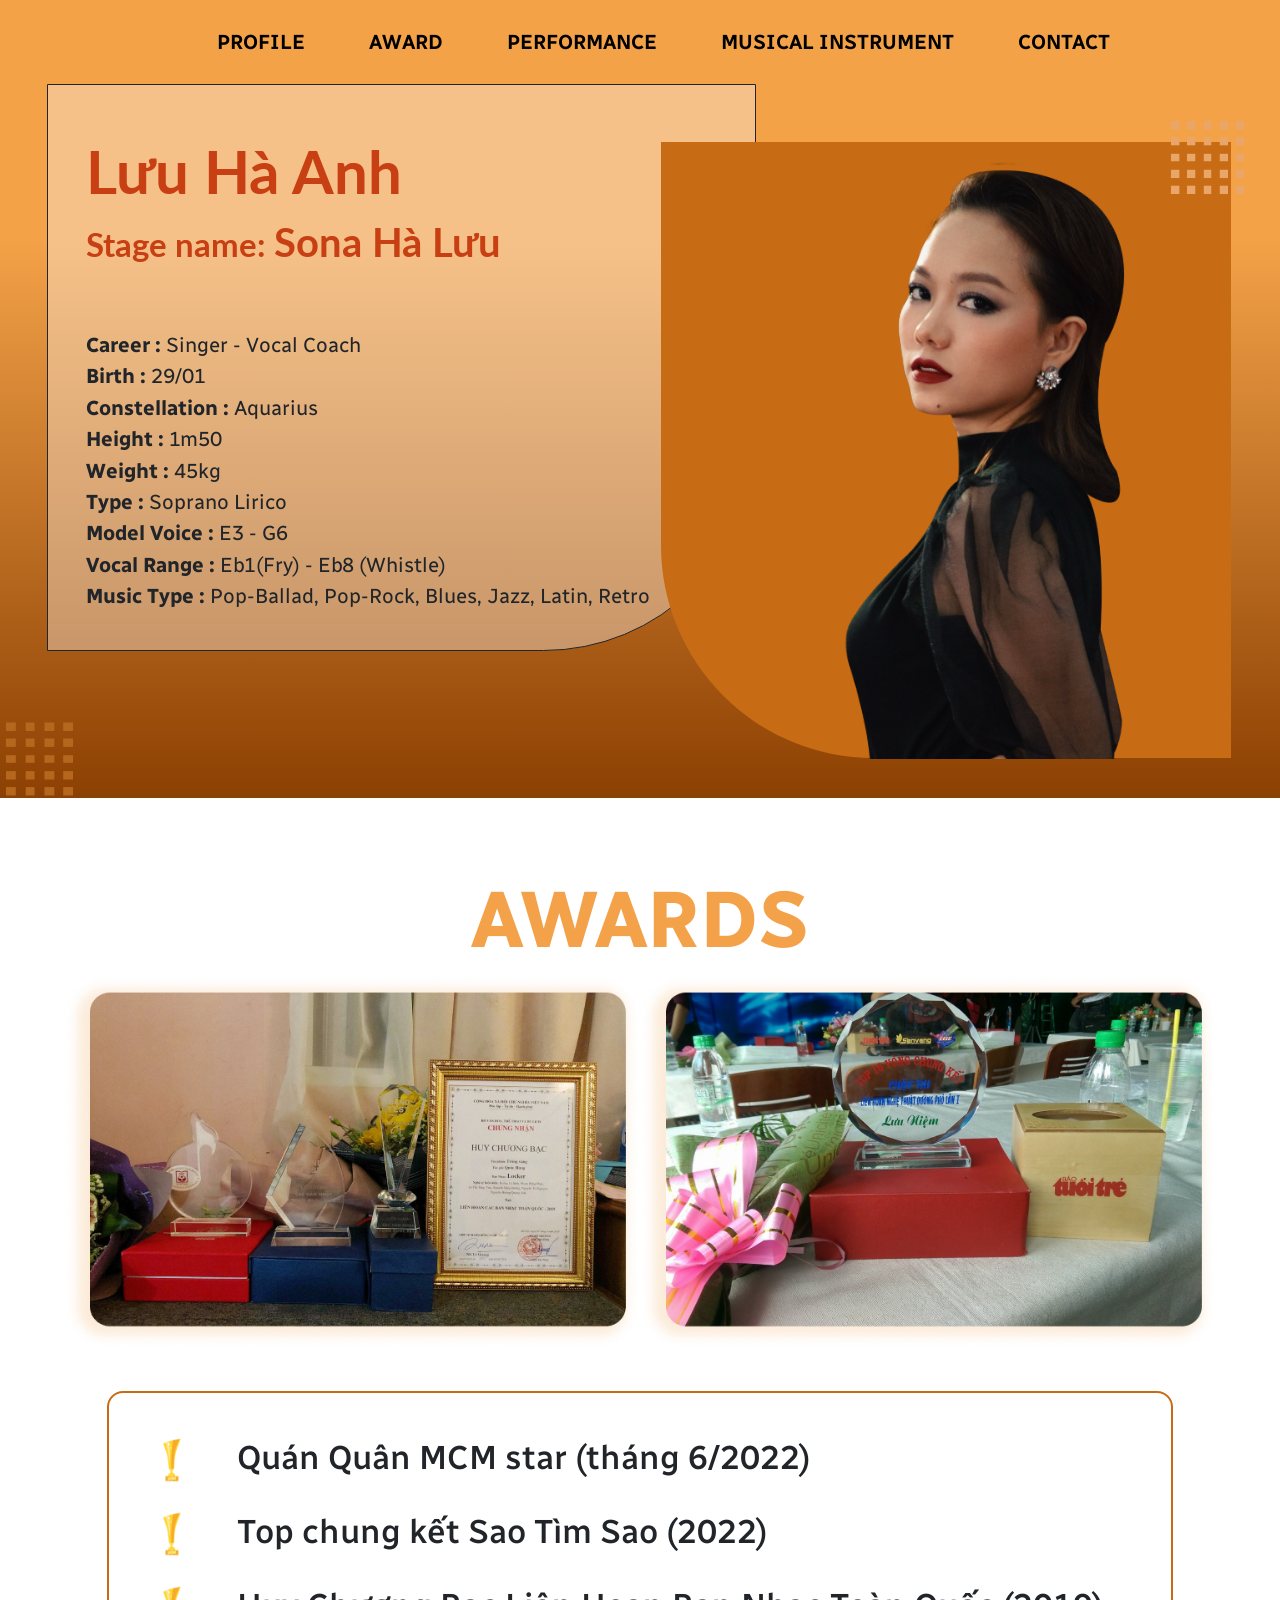
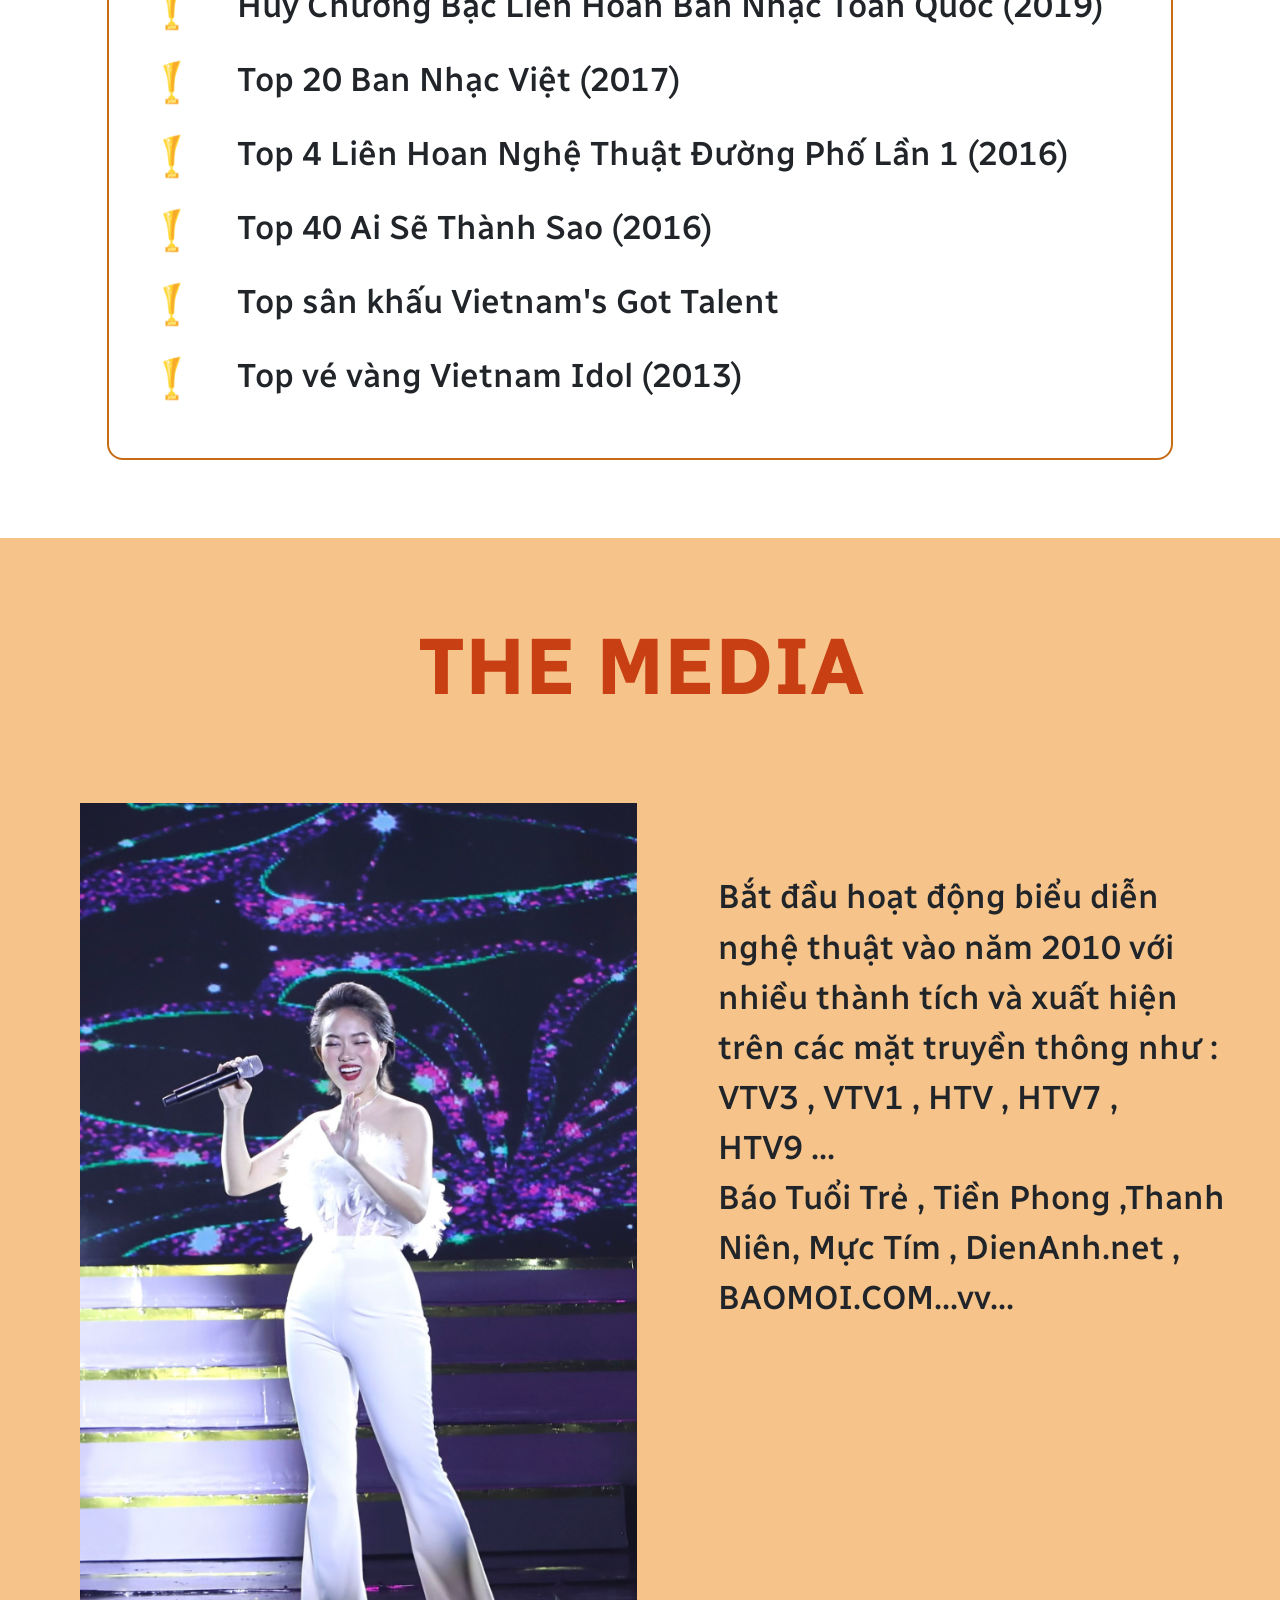
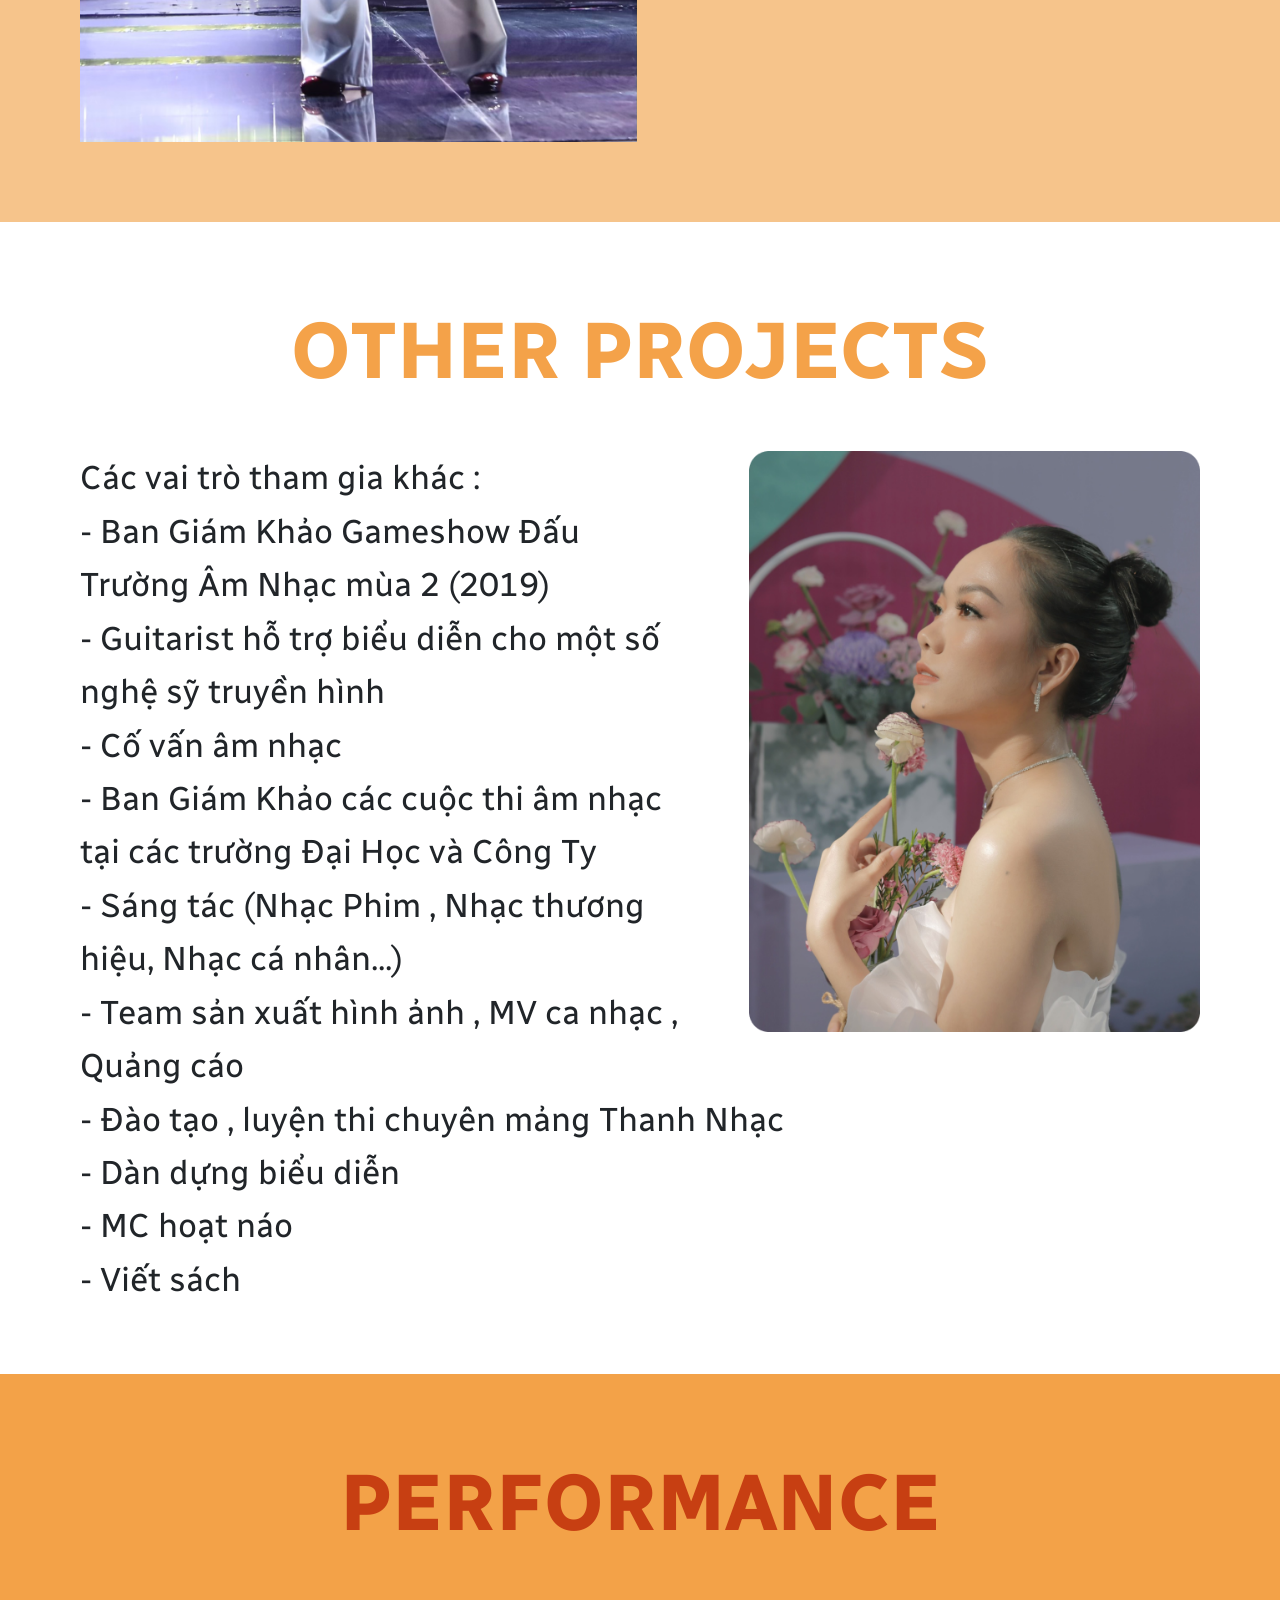
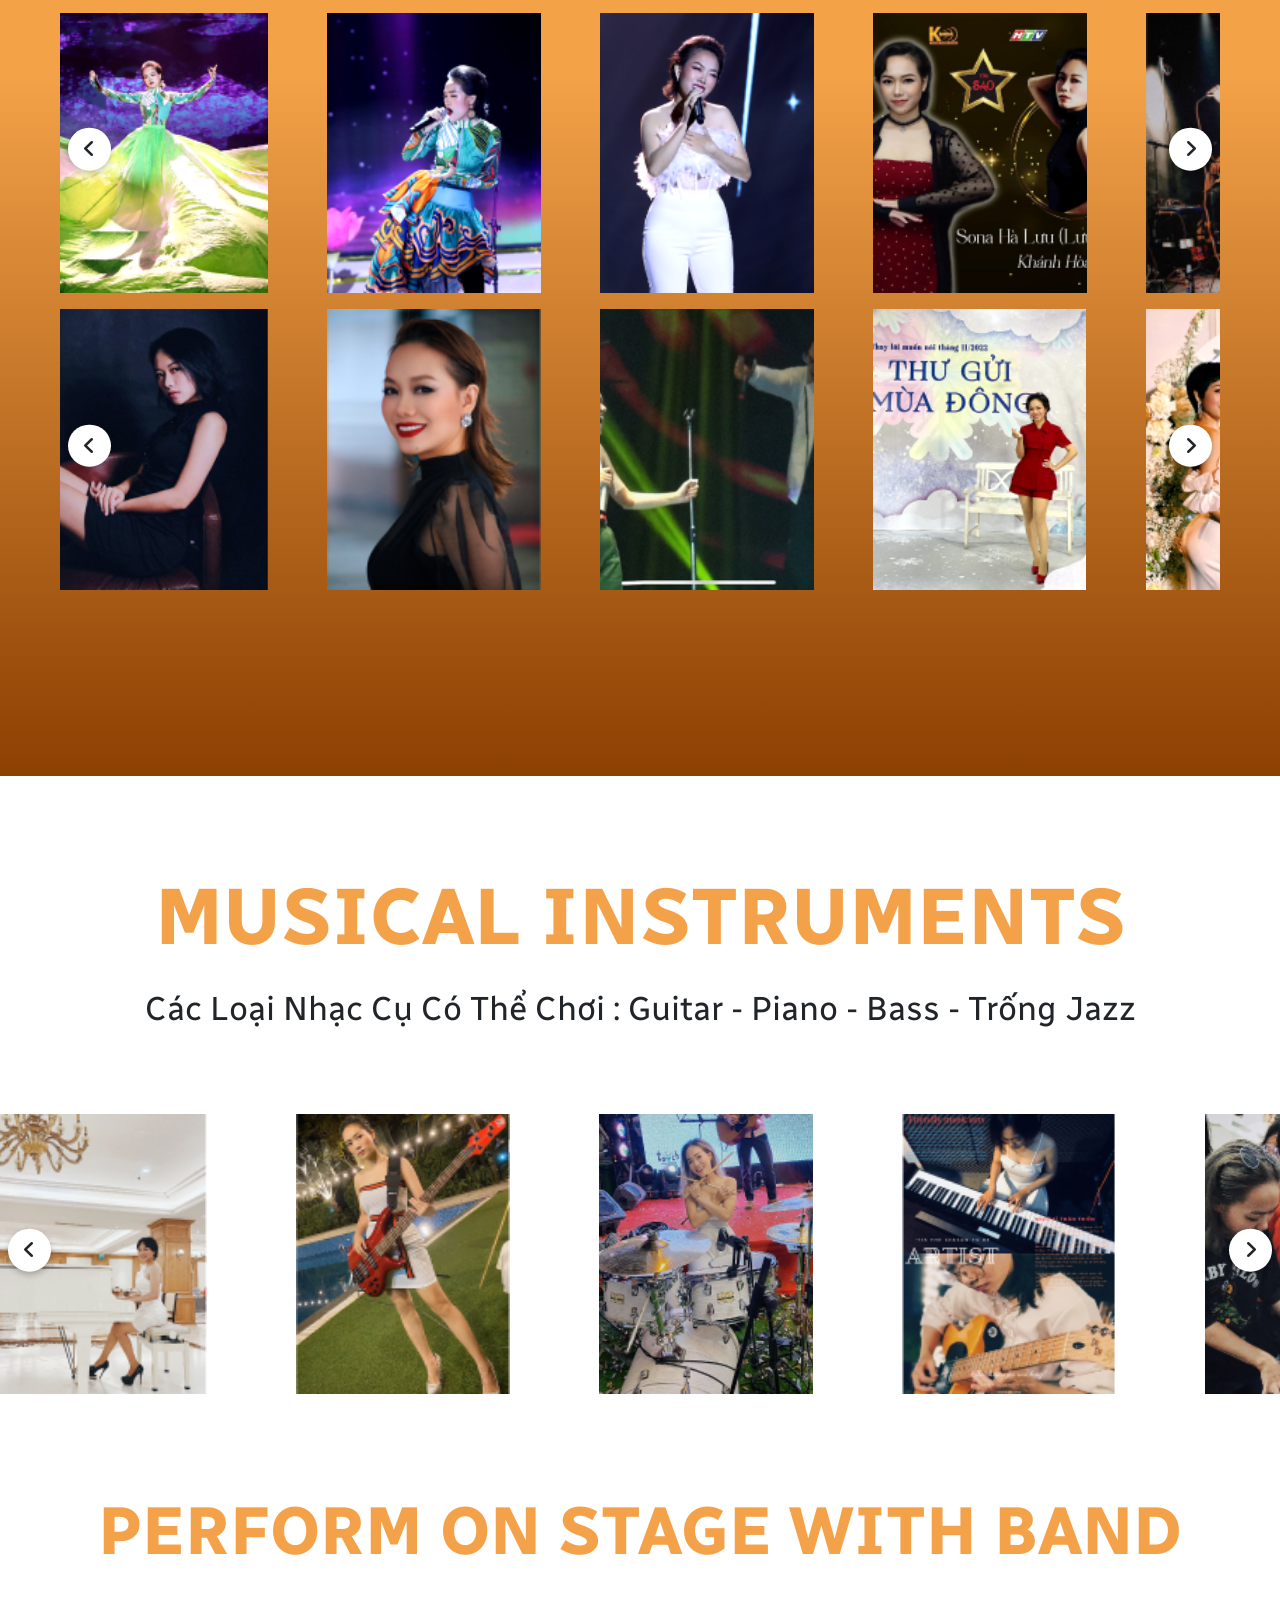
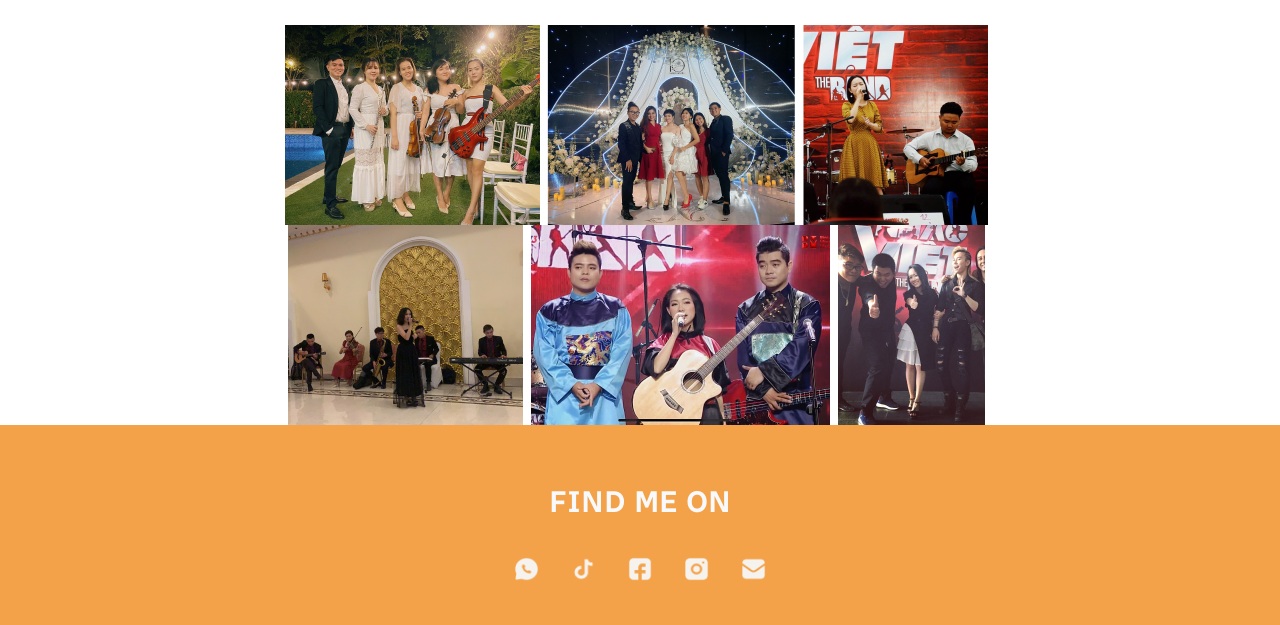
==== 100k/index.html @ ebdd93eb "Add files via upload" ====
<!DOCTYPE html>
<html lang="en">
<head>
    <meta charset="UTF-8">
    <meta name="viewport" content="width=device-width, initial-scale=1.0">
    <link href="https://cdn.jsdelivr.net/npm/bootstrap@5.3.0/dist/css/bootstrap.min.css" 
    rel="stylesheet" integrity="sha384-9ndCyUaIbzAi2FUVXJi0CjmCapSmO7SnpJef0486qhLnuZ2cdeRhO02iuK6FUUVM"
    crossorigin="anonymous">
    <link rel="stylesheet" href="./style.css">
    <link rel="stylesheet" href="./style_carousel.css">
    <link rel="preconnect" href="https://fonts.googleapis.com">
    <link rel="preconnect" href="https://fonts.gstatic.com" crossorigin>
    <link href="https://fonts.googleapis.com/css2?family=Lato&family=Poppins:wght@600&family=Radio+Canada:wght@700&family=Roboto&display=swap" rel="stylesheet">
    <link rel="preconnect" href="https://fonts.googleapis.com">
    <link rel="preconnect" href="https://fonts.gstatic.com" crossorigin>
    <link href="https://fonts.googleapis.com/css2?family=Lato&family=Poppins:wght@600&family=Roboto&display=swap" rel="stylesheet">
    <link rel="stylesheet" href="https://cdnjs.cloudflare.com/ajax/libs/font-awesome/6.3.0/css/all.min.css" />    
    <link rel="stylesheet" href="https://cdnjs.cloudflare.com/ajax/libs/font-awesome/4.7.0/css/font-awesome.min.css">
    <title>Lưu Hà Anh</title>
</head>
<body>
    <div class="info ">
        <div class="d-sm-flex justify-content-md-center justify-content-sm-between">
            <nav class="navbar navbar-expand-lg">
                <div class="container-fluid position-md-relative position-sm-absolute">
                    <button type="button" class="navbar-toggler" data-bs-toggle="collapse" data-bs-target="#navbarCollapse" style="border: 1px solid black;">
                        <span class="navbar-toggler-icon"></span>
                    </button>
                    <div class="collapse navbar-collapse justify-content-between" id="navbarCollapse">
                        <div class="navbar-nav">
                            <a href="#" class="nav-item colorNameNav nav-link active">Profile</a>
                            <a href="#" class="nav-item colorNameNav nav-link">Award</a>
                            <a href="#" class="nav-item colorNameNav nav-link">Performance</a>
                            <a href="#" class="nav-item colorNameNav nav-link">Musical Instrument</a>
                            <a href="#" class="nav-item colorNameNav nav-link">Contact</a>
                        </div>
                    </div>
                </div>
            </nav>
        </div>
        <div class="profile-container position-absolute col-md-6 col-sm-12 border border-dark">
            <div class="profile">
                <div class="title fw-bold">
                    <div class="colorName ">Lưu Hà Anh</div>
                    <div class="colorName ">Stage name: <span style="font-size: 3.1vw;">Sona Hà Lưu</span></div>
                </div>
                <div class="paragraph">
                    <p>
                        <span class="fw-bold">Career :</span> Singer - Vocal Coach
                        <br> 
                        <span class="fw-bold">Birth :</span> 29/01
                        <br>
                        <span class="fw-bold">Constellation :</span> Aquarius
                        <br>
                        <span class="fw-bold">Height :</span> 1m50
                        <br>
                        <span class="fw-bold">Weight :</span> 45kg
                        <br>
                        <span class="fw-bold">Type :</span> Soprano Lirico
                        <br>
                        <span class="fw-bold">Model Voice :</span> E3 - G6
                        <br>
                        <span class="fw-bold">Vocal Range :</span> Eb1(Fry) - Eb8 (Whistle)
                        <br>
                        <span class="fw-bold">Music Type :</span> Pop-Ballad, Pop-Rock, Blues, Jazz, Latin, Retro
                        <br>
                    </p>
                </div>
            </div>
        </div>
        <div class="img-container position-relative">
            <img src="./img/Avatar.png" alt="">
            <img src="./img/Group 29 (1).png" alt="" class="position-absolute">
        </div>
    </div>
    <img src="./img/Group 15.png" alt="" class="left-deco">
    <div class="award-container">
        <h1 class="award fw-bold text-uppercase text-center">awards</h1>
        <div class="award-container d-flex justify-content-center">
            <img src="./img/award1.png" alt="">
            <img src="./img/award2.png" alt="">
        </div>
        <div class="list border rounded-4 h-50 col-10">
            <ul class="list-unstyled">
                <li><img src="./img/Gold-cup.png" alt="Golden cup">Quán Quân MCM star (tháng 6/2022) </li>
                <li><img src="./img/Gold-cup.png" alt="Golden cup">Top chung kết Sao Tìm Sao  (2022)</li>
                <li><img src="./img/Gold-cup.png" alt="Golden cup">Huy Chương Bạc Liên Hoan Ban Nhạc Toàn Quốc (2019)</li>
                <li><img src="./img/Gold-cup.png" alt="Golden cup">Top 20 Ban Nhạc Việt (2017)</li>
                <li><img src="./img/Gold-cup.png" alt="Golden cup">Top 4 Liên Hoan Nghệ Thuật Đường Phố Lần 1 (2016)</li>
                <li><img src="./img/Gold-cup.png" alt="Golden cup">Top 40 Ai Sẽ Thành Sao (2016)</li>
                <li><img src="./img/Gold-cup.png" alt="Golden cup">Top sân khấu Vietnam's Got Talent</li>
                <li><img src="./img/Gold-cup.png" alt="Golden cup">Top vé vàng Vietnam Idol (2013)</li>
            </ul>
        </div>
    </div>
    <div class="media-container">
        <h1 class="media text-uppercase text-center">the media</h1>
        <div class="career d-flex justify-content-between">
            <img src="./img/career.png" alt="" class="text-sm-center">
            <div class="">
                Bắt đầu hoạt động biểu diễn <br> nghệ thuật vào năm 2010 với <br> nhiều thành tích và xuất hiện <br> trên các mặt truyền thông như : <br> VTV3 , VTV1 , HTV , HTV7 , <br> HTV9 ... 
                <br> 
                Báo Tuổi Trẻ , Tiền Phong ,Thanh <br> Niên, Mực Tím , DienAnh.net , <br> BAOMOI.COM...vv...
            </div>
        </div>
    </div>
    <div class="project-container">
        <h1 class="award fw-bold text-uppercase text-center">other projects</h1>
        <div class="project-profile d-flex justify-content-between">
            <div class="paragraph-profile">
                Các vai trò tham gia khác : <br>
                - Ban Giám Khảo Gameshow Đấu <br> Trường Âm Nhạc mùa 2 (2019) <br>
                - Guitarist hỗ trợ biểu diễn cho một số <br> nghệ sỹ truyền hình <br>
                - Cố vấn âm nhạc <br>
                - Ban Giám Khảo các cuộc thi âm nhạc <br> tại các trường Đại Học và Công Ty<br>
                - Sáng tác (Nhạc Phim , Nhạc thương <br> hiệu, Nhạc cá nhân...)<br>
                - Team sản xuất hình ảnh , MV ca nhạc , <br> Quảng cáo<br>
                - Đào tạo , luyện thi chuyên mảng Thanh Nhạc<br>
                - Dàn dựng biểu diễn<br>
                - MC hoạt náo <br>
                - Viết sách
            </div>
            <img src="./img/project.png" alt="">
        </div>
    </div>
    <div class="performance-container info">
        <h1 class="media text-uppercase text-center">performance</h1>
        <div class="wrapper">
          <div class="wrapper_container">
            <div class="carousel_container carousel_container_1">
              <i id="left left_1" class="fa-solid fa-angle-left"></i>
              <ul class="carousel_slider carousel_slider_1">
                  <li class="card card_1">
                      <div class="img"><img src="./img/p-1-1.png" alt="" draggable="false"></div>
                  </li>
                  <li class="card card_1">
                      <div class="img"><img src="./img/p-1-2.png" alt="" draggable="false"></div>
                  </li>
                  <li class="card card_1">
                      <div class="img"><img src="./img/p-1-3.png" alt="" draggable="false"></div>
                  </li>
                  <li class="card card_1">
                      <div class="img"><img src="./img/p-1-4.png" alt="" draggable="false"></div>
                  </li>
                  <li class="card card_1">
                      <div class="img"><img src="./img/p-1-5.png" alt="" draggable="false"></div>
                  </li>
                  <li class="card card_1">
                      <div class="img"><img src="./img/p-1-6.png" alt="" draggable="false"></div>
                  </li>
                  <li class="card card_1">
                      <div class="img"><img src="./img/p-2-1.png" alt="" draggable="false"></div>
                  </li>
                  <li class="card card_1">
                      <div class="img"><img src="./img/p-2-2.png" alt="" draggable="false"></div>
                  </li>
                  <li class="card card_1">
                      <div class="img"><img src="./img/p-2-3.png" alt="" draggable="false"></div>
                  </li>
                  <li class="card card_1">
                      <div class="img"><img src="./img/p-2-4.png" alt="" draggable="false"></div>
                  </li>
                  <li class="card card_1">
                      <div class="img"><img src="./img/p-2-5.png" alt="" draggable="false"></div>
                  </li>
              </ul>
              <i id="right right_1" class="fa-solid fa-angle-right"></i>
            </div>
        </div>
      </div>
        <div class="wrapper">
          <div class="wrapper_container">
            <div class="carousel_container carousel_container_2">
              <i id="left left_2" class="fa-solid fa-angle-left"></i>
              <ul class="carousel_slider carousel_slider_2">
                  <li class="card card_2">
                      <div class="img"><img src="./img/p-3-1.png" alt="" draggable="false"></div>
                  </li>
                  <li class="card card_2">
                      <div class="img"><img src="./img/p-3-2.png" alt="" draggable="false"></div>
                  </li>
                  <li class="card card_2">
                      <div class="img"><img src="./img/p-3-3.png" alt="" draggable="false"></div>
                  </li>
                  <li class="card card_2">
                      <div class="img"><img src="./img/p-3-4.png" alt="" draggable="false"></div>
                  </li>
                  <li class="card card_2">
                      <div class="img"><img src="./img/p-3-5.png" alt="" draggable="false"></div>
                  </li>
                  <li class="card card_2">
                      <div class="img"><img src="./img/p-3-6.png" alt="" draggable="false"></div>
                  </li>
                  <li class="card card_2">
                      <div class="img"><img src="./img/p-4-1.png" alt="" draggable="false"></div>
                  </li>
                  <li class="card card_2">
                      <div class="img"><img src="./img/p-4-2.png" alt="" draggable="false"></div>
                  </li>
                  <li class="card card_2">
                      <div class="img"><img src="./img/p-4-3.png" alt="" draggable="false"></div>
                  </li>
                  <li class="card card_2">
                      <div class="img"><img src="./img/p-4-4.png" alt="" draggable="false"></div>
                  </li>
                  <li class="card card_2">
                      <div class="img"><img src="./img/p-4-5.png" alt="" draggable="false"></div>
                  </li>
                  <li class="card card_2">
                      <div class="img"><img src="./img/p-4-6.png" alt="" draggable="false"></div>
                  </li>
                  <li class="card card_2">
                      <div class="img"><img src="./img/p-4-7.png" alt="" draggable="false"></div>
                  </li>
              </ul>
              <i id="right right_2" class="fa-solid fa-angle-right"></i>
            </div>
          </div>
        </div>
    </div>
    <div class="music-container min-vh-100 vh-100">
        <div class="award fw-bold text-uppercase text-center">musical instruments</div>
        <h4 class="text-capitalize text-center">Các loại nhạc cụ có thể chơi : Guitar - Piano - Bass - Trống Jazz </h4>
        <br>
        <div class="wrapper">
          <div class="wrapper_container">
            <div class="carousel_container carousel_container_3">
              <i id="left left_3" class="fa-solid fa-angle-left"></i>
              <ul class="carousel_slider carousel_slider_3">
                  <li class="card card_3">
                      <div class="img"><img src="./img/l-1-1.png" alt="" draggable="false"></div>
                  </li>
                  <li class="card card_3">
                      <div class="img"><img src="./img/l-1-2.png" alt="" draggable="false"></div>
                  </li>
                  <li class="card card_3">
                      <div class="img"><img src="./img/l-1-3.png" alt="" draggable="false"></div>
                  </li>
                  <li class="card card_3">
                      <div class="img"><img src="./img/l-1-4.png" alt="" draggable="false"></div>
                  </li>
                  <li class="card card_3">
                      <div class="img"><img src="./img/l-1-5.png" alt="" draggable="false"></div>
                  </li>
                  <li class="card card_3">
                      <div class="img"><img src="./img/l-1-6.png" alt="" draggable="false"></div>
                  </li>
                  <li class="card card_3">
                      <div class="img"><img src="./img/l-1-7.png" alt="" draggable="false"></div>
                  </li>
                  <li class="card card_3">
                      <div class="img"><img src="./img/l-2-1.png" alt="" draggable="false"></div>
                  </li>
                  <li class="card card_3">
                      <div class="img"><img src="./img/l-2-2.png" alt="" draggable="false"></div>
                  </li>
                  <li class="card card_3">
                      <div class="img"><img src="./img/l-2-3.png" alt="" draggable="false"></div>
                  </li>
                  <li class="card card_3">
                      <div class="img"><img src="./img/l-2-4.png" alt="" draggable="false"></div>
                  </li>
                  <li class="card card_3">
                      <div class="img"><img src="./img/l-2-5.png" alt="" draggable="false"></div>
                  </li>
              </ul>
              <i id="right_3 right" class="fa-solid fa-angle-right"></i>
            </div>
        </div>
        <h1 class="award fw-bold text-uppercase text-center">perform on stage with band</h1>
        <div class="wrapper d-flex justify-content-around align-items-center min-vh-60">
            <div class="carousel-contact d-flex">
                <img src="./img/e-1-1.png" alt="">
                <img src="./img/e-1-2.png" alt="">
                <img src="./img/e-1-3.png" alt="">
                <img src="./img/e-1-4.png" alt="">
                <img src="./img/e-1-5.png" alt="">
                <img src="./img/e-1-6.png" alt="">
            </div>
        </div>
        <div class="wrapper d-flex justify-content-around align-items-center min-vh-60">
            <div class="carousel-contact d-flex">
                <img src="./img/e-2-1.png" alt="">
                <img src="./img/e-2-2.png" alt="">
                <img src="./img/e-2-3.png" alt="">
                <img src="./img/e-2-4.png" alt="">
                <img src="./img/e-2-5.png" alt="">
                <img src="./img/e-2-6.png" alt="">
            </div>
        </div>
        <div class="contact">
            <div class="contact-container">
                <div class="text-uppercase text-center text-light">find me on</div>
                <div class="social-media d-flex justify-content-center">
                    <img src="./Huge-icon/social/solid/whatsapp.png" alt="">
                    <img src="./Huge-icon/social/solid/tiktok.png" alt="">
                    <img src="./Huge-icon/social/solid/facebook 01.png" alt="">
                    <img src="./Huge-icon/social/solid/instagram.png" alt="">
                    <img src="./Huge-icon/social/solid/gmail.png" alt="">
                </div>
            </div>
        </div>
    </div>
    <script src="./script_carousel.js"></script>
    <script src="//ajax.googleapis.com/ajax/libs/jquery/2.1.0/jquery.min.js"></script>
    <script src="https://code.jquery.com/jquery-3.7.0.js"></script>
    <script src="https://code.jquery.com/jquery-3.7.0.min.js" integrity="sha256-2Pmvv0kuTBOenSvLm6bvfBSSHrUJ+3A7x6P5Ebd07/g=" crossorigin="anonymous"></script>
    <script src="https://code.jquery.com/jquery-3.2.1.slim.min.js" integrity="sha384-KJ3o2DKtIkvYIK3UENzmM7KCkRr/rE9/Qpg6aAZGJwFDMVNA/GpGFF93hXpG5KkN" crossorigin="anonymous"></script>
    <script src="https://cdn.jsdelivr.net/npm/popper.js@1.12.9/dist/umd/popper.min.js" integrity="sha384-ApNbgh9B+Y1QKtv3Rn7W3mgPxhU9K/ScQsAP7hUibX39j7fakFPskvXusvfa0b4Q" crossorigin="anonymous"></script>
    <script src="https://cdn.jsdelivr.net/npm/bootstrap@4.0.0/dist/js/bootstrap.min.js" integrity="sha384-JZR6Spejh4U02d8jOt6vLEHfe/JQGiRRSQQxSfFWpi1MquVdAyjUar5+76PVCmYl" crossorigin="anonymous"></script>
    <script src="//ajax.googleapis.com/ajax/libs/jquery/2.1.0/jquery.min.js"></script>
    <!-- <script src="./script.js"></script> -->
    <script src="https://cdn.jsdelivr.net/npm/bootstrap@5.3.0/dist/js/bootstrap.bundle.min.js" 
    integrity="sha384-geWF76RCwLtnZ8qwWowPQNguL3RmwHVBC9FhGdlKrxdiJJigb/j/68SIy3Te4Bkz" 
    crossorigin="anonymous"></script>
</body>
</html>
---- 100k/style.css ----
@import url('https://fonts.googleapis.com/css2?family=Radio+Canada:wght@400;500;600;700&display=swap');
/* 1rem = 1vw = 16px */
body{
    padding:0 ;
    margin: 0;
    width: 100vw;
    font-family: 'Radio Canada', sans-serif;
    font-weight: 400;
}
img{
    position: relative;
    max-width: 100%;
    height: auto;
}
body::-webkit-scrollbar { 
    display: none;
}
/* 
.nav-expand{
    z-index: 1;
    height: 40%;
    transition: 0.5s;
    align-items: flex-start;
} */

.navbar{
    padding: 0;
}

.navbar-nav a{
    margin-right: 48px;
    font-weight: 600;
    text-transform: uppercase;
}

.navbar-toggler{
    width: calc(100vw*55.6/943);
    height: calc(100vw*39.6/943);
    padding: 0;
    line-height: 0;
    border-radius: calc(100vw*5.6/943);
}

.navbar-toggler-icon{
    width: calc(100vw*30/943);
    height: calc(100vw*30/943);
}

.navbar-nav a:last-child{
    margin-right: 0;
}

.container-fluid{
    margin: calc(100vw*16/1100);
    padding: 0;
}

/* 
#navbar-collapse{
    background-color: ;
} */

.info{
    background-image: linear-gradient(to bottom, #F3A248 30%, #8C4002);
    height: auto;
    padding: 0 0 3.1vw 3.65vw;
}

.left-deco{
    width: 5.68vw;
    height: 5.68vw;
    transform: translateY(-5.9vw);
}

.colorNameNav{
    color: black;
    font-size: 1.6vw;
}

a.colorNameNav:hover{
    color: black;
}

.colorName{
    color: #C73F12 !important;
    font-family: 'Lato', sans-serif;
    font-size: 30px;
}

.profile .title{
    line-height: 5.5vw;
    width: 36.3vw;
    height: auto;
    margin-bottom: 4vw;
}
.profile .title .colorName:first-child{
    font-size: 4.7vw;
}
.profile .title .colorName:last-child{
    font-size: 2.6vw;
}

.profile-container{
    background-color: rgb(250, 241, 233, 0.4);
    border-radius: 0 0 16.6vw 0;
    padding: 4vw 10.6vw 5vw 3vw;
    height: 44.3vw;
    width: 55.42vw;
}

.paragraph p{
    font-size: 1.6vw;
    line-height: 2.45vw;
    white-space: nowrap;
}

.img-container{
    margin-left: 48vw;
    margin-top: 4.5vw;
    background-color: #C76B15;
    width: 44.5vw;
    height: 48.2vw;
    border-radius: 0 0 0 16.6vw;
}

.img-container img:first-child{
    width: 44.5vw;
    height: 48.27vw;
}

.img-container img:last-child{
    width: 5.68vw;
    height: 5.68vw;
    top: -1.57vw;
    right: -1vw;
}

.award{
    color: #F4A249;
    font-size: 80px;
}

.award-container{
    margin: 0 auto !important; 
    max-width: 100%;

}

.award-container img{
    width: 45%;
    height: 50%;
}

.list{
    border-width: 2px !important;
    border-color: #C76B15 !important;
    padding: calc(100vw*48/1533) calc(100vw*64/1533);
    margin: calc(100vw*50/1533) auto calc(100vw*93/1533) !important;
}

.list ul li img{
    width: calc(100vw*25.64/1533);
    height: calc(100vw*56/1533);
    margin-right: calc(100vw*64/1533);
}

.list ul li{
    font-size: calc(100vw*40/1533);
    margin-bottom: calc(100vw*28/1533);
    white-space: nowrap;
    font-weight: 500;
}

.list ul li:last-child{
    margin-bottom: 0;
}

.media-container{
    padding: calc(100vw*96/1533);
    background-color: #F6C48B;
}

.media{
    font-weight: bold;
    font-size: 80px;
    color: #C73F12;
    margin-bottom: calc(100vw*107/1533);
}

.career img{
    width: calc(100vw*667/1533);
    height: calc(100vw*1124/1533);
}

.career > p{
    font-size: 40px;
    font-weight: 600;
    line-height: 3rem;
}

.career div{
    white-space: nowrap;
    font-weight: 500;
    font-size: calc(100vw*40/1533);
    margin-top: calc(100vw*83/1533);
    width: calc(100vw*577/1533);
    height: calc(100vw*644/1533);
}

.project-container{
    height: calc(100vw*1380/1533);
    padding: calc(100vw*96/1533);
}

.project-profile{
    margin-top: calc(100vw*64/1533);
}

.project-profile img{
    width: calc(100vw*540/1533);
    height: calc(100vw*696/1533);
}

.project-profile .paragraph-profile{
    margin-right: calc(100vw*75/1533);
    width: calc(100vw*705/1533);
    height: calc(100vw*768/1533);
    font-size: calc(100vw*40/1533);
    white-space: nowrap;
    line-height: calc(100vw*64/1533);
}

.performance-container{
    background-image: linear-gradient(to bottom, #F3A248 30%, #8C4002);
    height: auto;
    height: calc(100vw*1200/1533);
    padding: calc(100vw*96/1533) calc(100vw*72/1533) calc(100vw*115/1533);
}

.performance-container h1{
    margin-bottom: calc(100vw*75/1533);
}

.music-container .award{
    margin-top: calc(100vw*96/1533);
}

.music-container h4{
    font-size: calc(100vw*40/1533);
    font-weight: 400;
    margin: calc(100vw*16/1533) 0 calc(100vw*72/1533);
}

.wrapper .award{
    margin: calc(100vw*96/1533) 0 calc(100vw*64/1533);
    font-size: calc(100vw*80/1514);
}

.contact{
    max-width: 100%;
    height: calc(100vw*240/1533);
    background-color: #F4A249;
    display: flex;
    justify-content: center;
    align-items: center;
}

.contact .contact-container{
    width: calc(100vw*284/1533);
    height: calc(100vw*107/1533);
}

.contact .contact-container div:first-child{
    font-size: calc(100vw*36/1533);
    font-weight: 600;
    margin-bottom: calc(100vw*36/1533);
}

.social-media img{
    max-width: 100%;
    height: calc(100vw*32/1533);
    margin-right: calc(100vw*36/1533);
}

.social-media img:last-child{
    margin-right: 0;
}

.carousel{
    white-space: nowrap;
}
.carousel img{
    height: 24em;
    object-fit: cover;
}
.carousel-contact img{
    /* height: calc(100vw*400/1512); */
    object-fit: cover;
    margin-right: calc(100vw*8.6/1533);
}
/* .wrapper i{
    height: 45px;
    width: 46px;
    cursor: pointer;
    font-size: 1.2rem;
    text-align: center;
    line-height: 46px;
    background-color: #fff;
    border-radius: 50%;
} */
.heightbar{
    height: 200px;
}

.item:not(.prev) {visibility: visible;}
.item.right:not(.prev) {visibility: hidden;}
.rightest{ visibility: visible;}

@media screen and (min-width: 768px) {
    .carousel-inner{
        display: flex;
    }
    .carousel-item{
        display: block;
        margin-right: 0;
        flex: 0 0 calc(100%/5);
    }
    .img-wrapper{
        height: 23vw;
    }
}

@media screen and (max-width: 1300px) {
    .d-lrg-none{
        display: none !important;
    }
    .carousel img{
        width: calc(100%/5);
    }
    .carousel-contact img:nth-child(odd){
        display: none;
    }
    .carousel_container ul{
        grid-auto-columns: calc((100% / 4) - 9px) !important;
    }
}

@media screen and (max-width: 1200px) {
    .profile .title{
        margin-bottom: 2vw;
    }
    .career > p{
        font-size: 32px;
        padding: 36px;
    }
    .project-profile > p{
        font-size: 1rem;
        line-height: 1.5rem;
    }
    .d-md-none{
        display: none !important;
    }
    .nav ul li a{
        font-size: 14px;
    } 
    
}

@media screen and (max-width: 1000px) {
    .d-xs-none{
        display: none !important;
    }
    .colorName span{ 
        font-size: 100% !important;
    }
    .carousel img{
        width: calc(100%/3);
    }
    .info div:first-child{
        justify-content: space-between !important;
    }
    
}

@media screen and (max-width: 800px){
    .carousel img{
        width: calc(100%/3);
    }
    
    .award{
        font-size: calc(100vw*60/800);
    }
}

@media screen and (max-width: 700px){
    .carousel-contact img{
        height: calc(100vw*336/1533);
    }
}

@media screen and (max-width: 600px){
    .carousel img{
        width: 100%;
    }
    .nav ul li a{
        font-size: 10px;
        margin-right: 1rem;
    }
    .dot{
        display: none;
    }
    .list{
        width: 100%;
    }
    .media-container .media{
        font-size: calc(100vw*60/800);
    }

    .project-container .award{
        font-size: calc(100vw*40/800);
    }

    .none{
        display: none;
    }

    .i-block{
        display: inline-block;
    }
    .grid{
        justify-content: space-around !important;
    }

    .performance-container .media{
        font-size: calc(100vw*50/800);
    }

    .music-container .award{
        font-size: calc(100vw*60/800);
    }

    .music-container h4{
        font-size: calc(100vw*50/1514);
    }

    .contact .contact-container div:first-child{
        margin-bottom: calc(100vw*10/1533);
    }
}

@media screen and (max-width:300px) {
    .left-deco{
        transform: translateY(-8vw);
    }
}
---- 100k/style_carousel.css ----
* {
    margin: 0;
    padding: 0;
    box-sizing: border-box;
}

.wrapper_container{
    display: flex;
    align-items: center;
    justify-content: center;
    overflow: hidden;
}

.carousel_container{
    width:100%;
    position: relative;
}

.carousel_container i {
    height: calc(100vw*50/1500);
    width: calc(100vw*50/1500);
    background-color: #fff;
    text-align: center;
    line-height: calc(100vw*50/1500);
    border-radius: 50%;
    cursor: pointer;
    position: absolute;
    top: 46%;
    font-size: 1.25rem;
    transform: translateY(-50%);
    box-shadow: 0 3px 6px rgba(0,0,0,0.23);
    z-index: 1;
}

.carousel_container i:first-child {
    left: 0.5rem;
}
.carousel_container i:last-child {
    right: 0.5rem;
}

.carousel_container .carousel_slider{
    display: grid;
    grid-auto-flow: column;
    overflow-x: auto;
    scroll-snap-type: x mandatory;
    scroll-behavior: smooth;
    scrollbar-width: 0;
    grid-auto-columns: calc((100% / 5) - 9px);
    /* gap: calc(100vw*10/1533); */
}

.carousel_slider::-webkit-scrollbar{
    display: none;
}

.carousel_slider :where(.card, .img){
    display: flex;
    align-items: center;
    justify-content: center;
}

.carousel_slider.dragging{
    scroll-snap-type: none;
    scroll-behavior: auto;
}

.carousel_slider.dragging .card{
    cursor: grab;
    user-select: none;
}

.carousel_slider .card{
    scroll-snap-align: start;
    list-style: none;
    display: flex;
    align-items: center;
    justify-content: center;
    flex-direction: column;
    border: none;
    width: calc(100vw*240/1533);
}

.card .img{
    width: calc(100vw*256/1533);
    height: calc(100vw*336/1533);
}

.card .img img{
    width: calc(100vw*256/1533);
    height: calc(100vw*336/1533);
    object-fit: cover;
}
/* calc((100% / ((100% - (2 * calc(100%*143/1533)))/ calc(100%*256/1533)))); */
@media screen and (max-width: 900px) {
    .carousel_container .carousel_slider {
        grid-auto-columns: calc((100% / 4) - 6px);
    }
}
@media screen and (max-width: 600px) {
    .carousel_container .carousel_slider {
        grid-auto-columns: calc((100% / 4) - 6px);
    }
    .carousel_container i{
        width: calc(100vw*100/1533);
        height: calc(100vw*100/1533);
        line-height: calc(100vw*100/1533);
    }
}
@media screen and (max-width: 300px) {
    .carousel_container .carousel_slider {
        grid-auto-columns: calc((100% / 4) - 6px);
    }
}
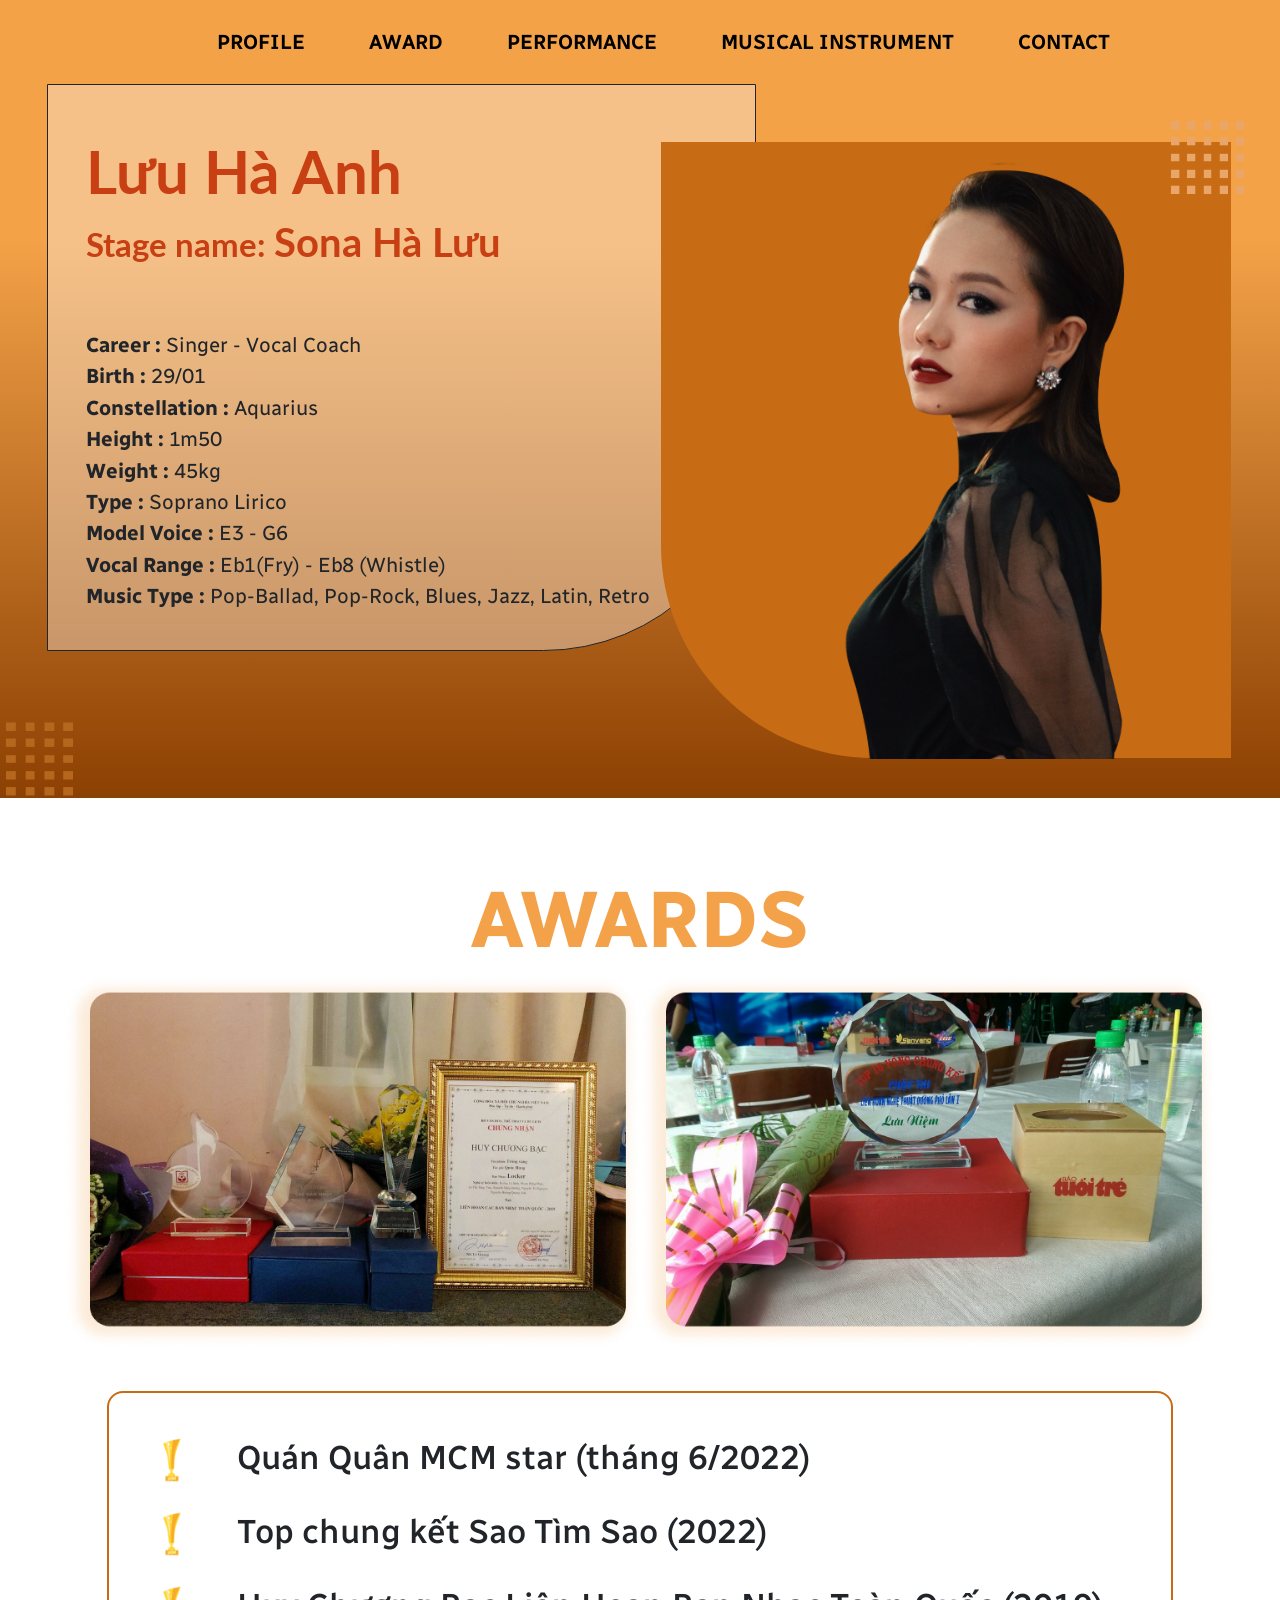
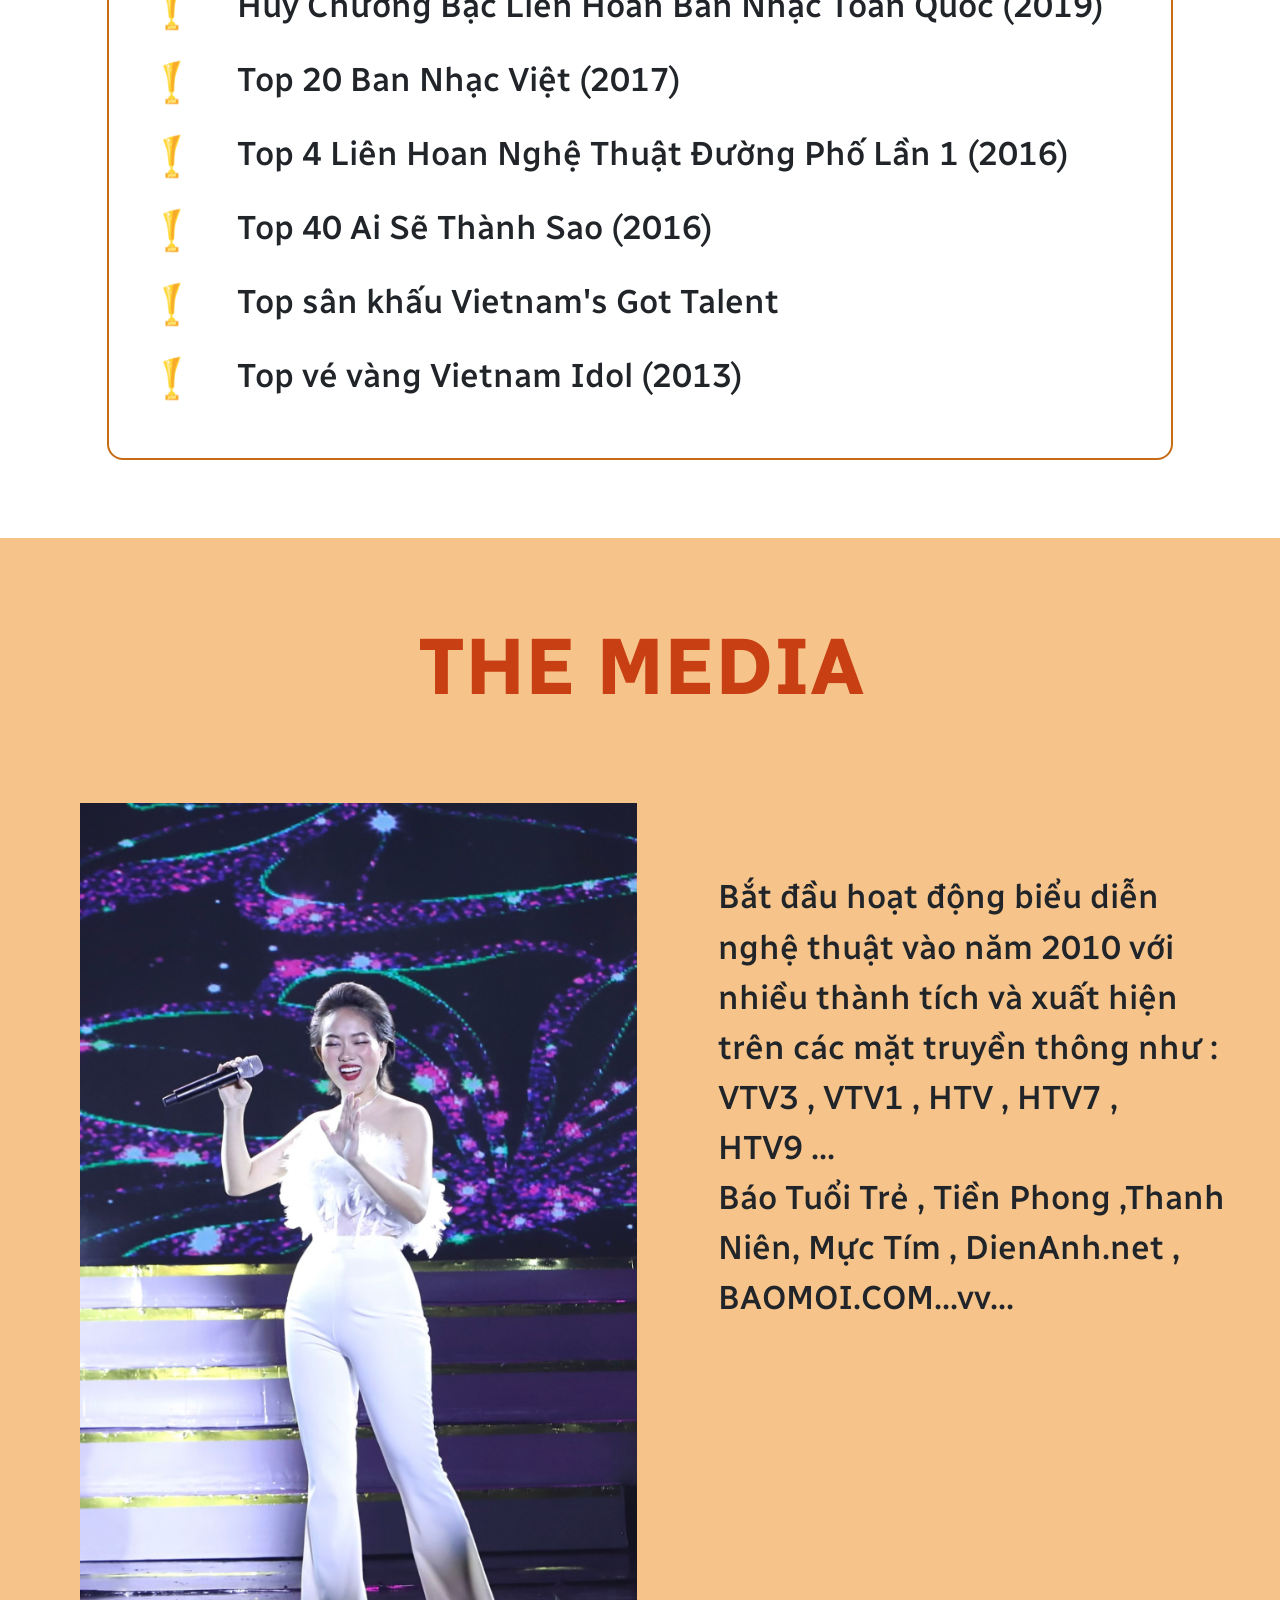
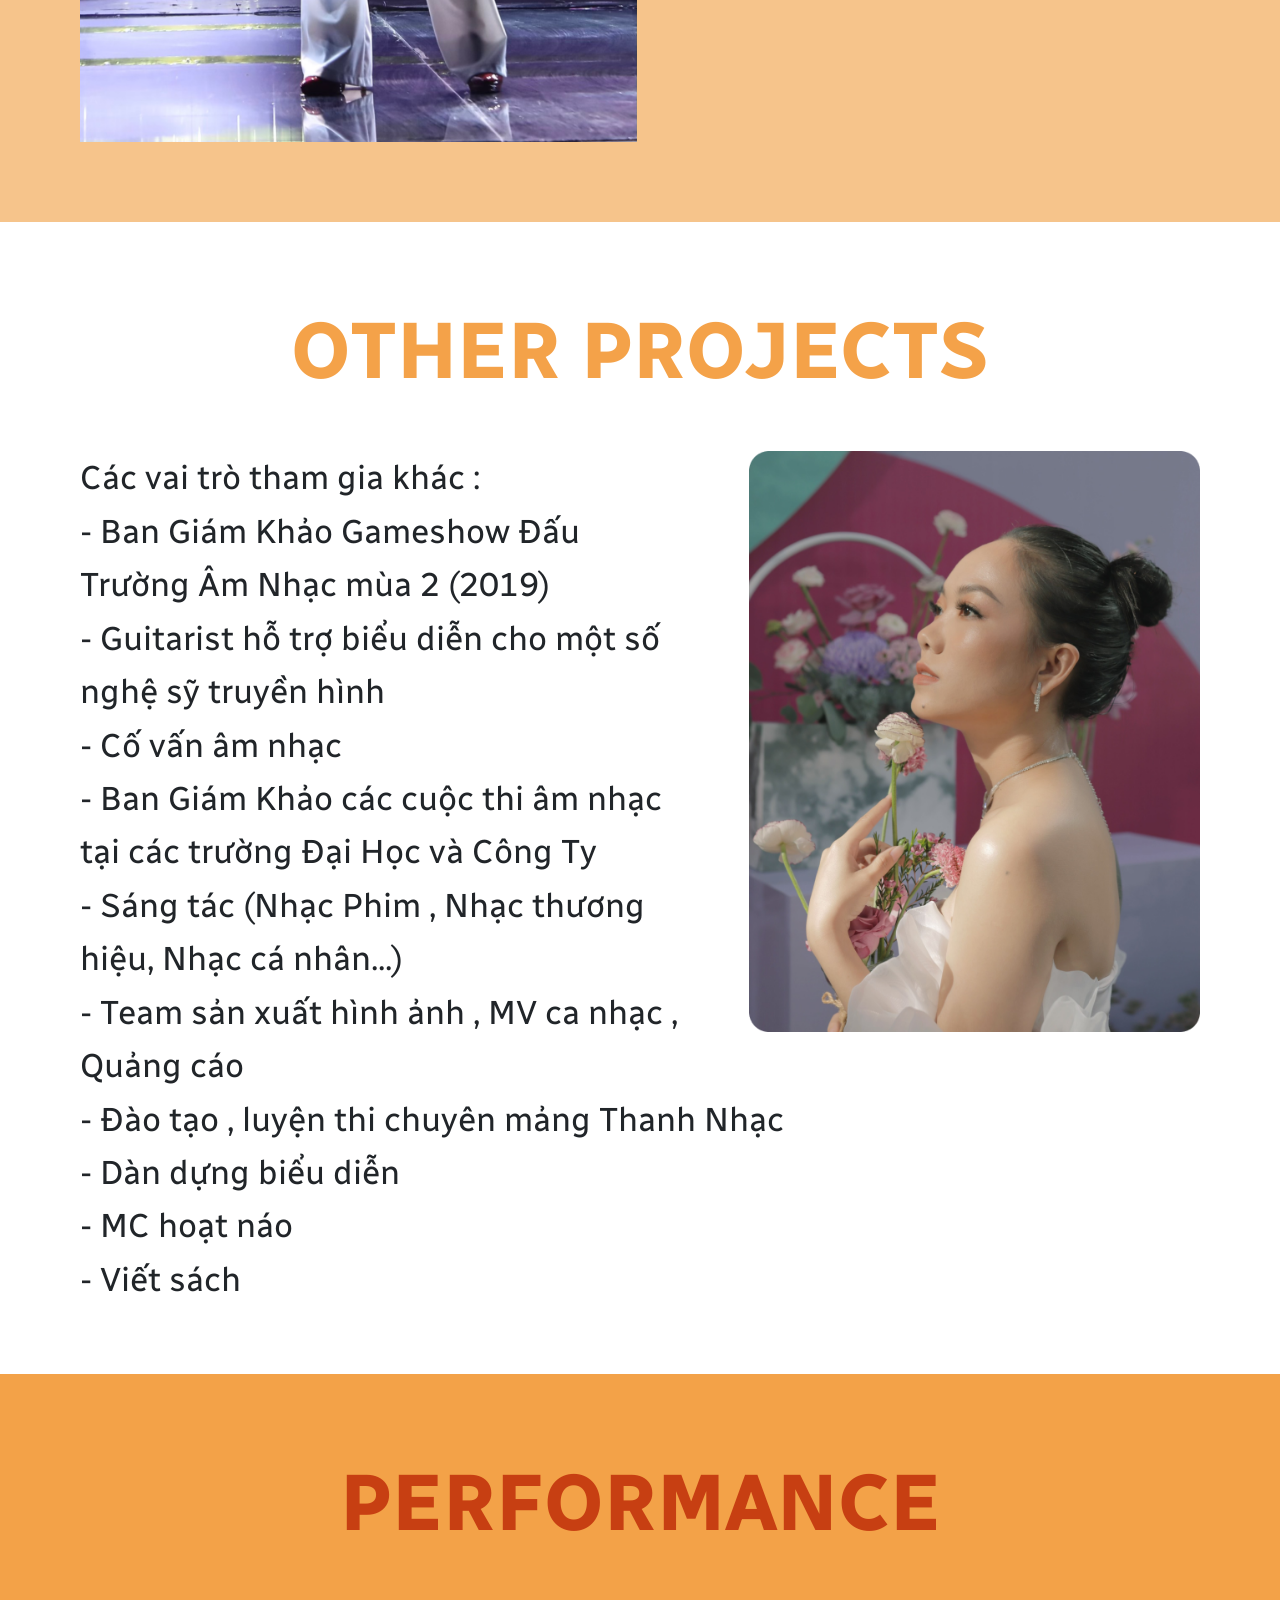
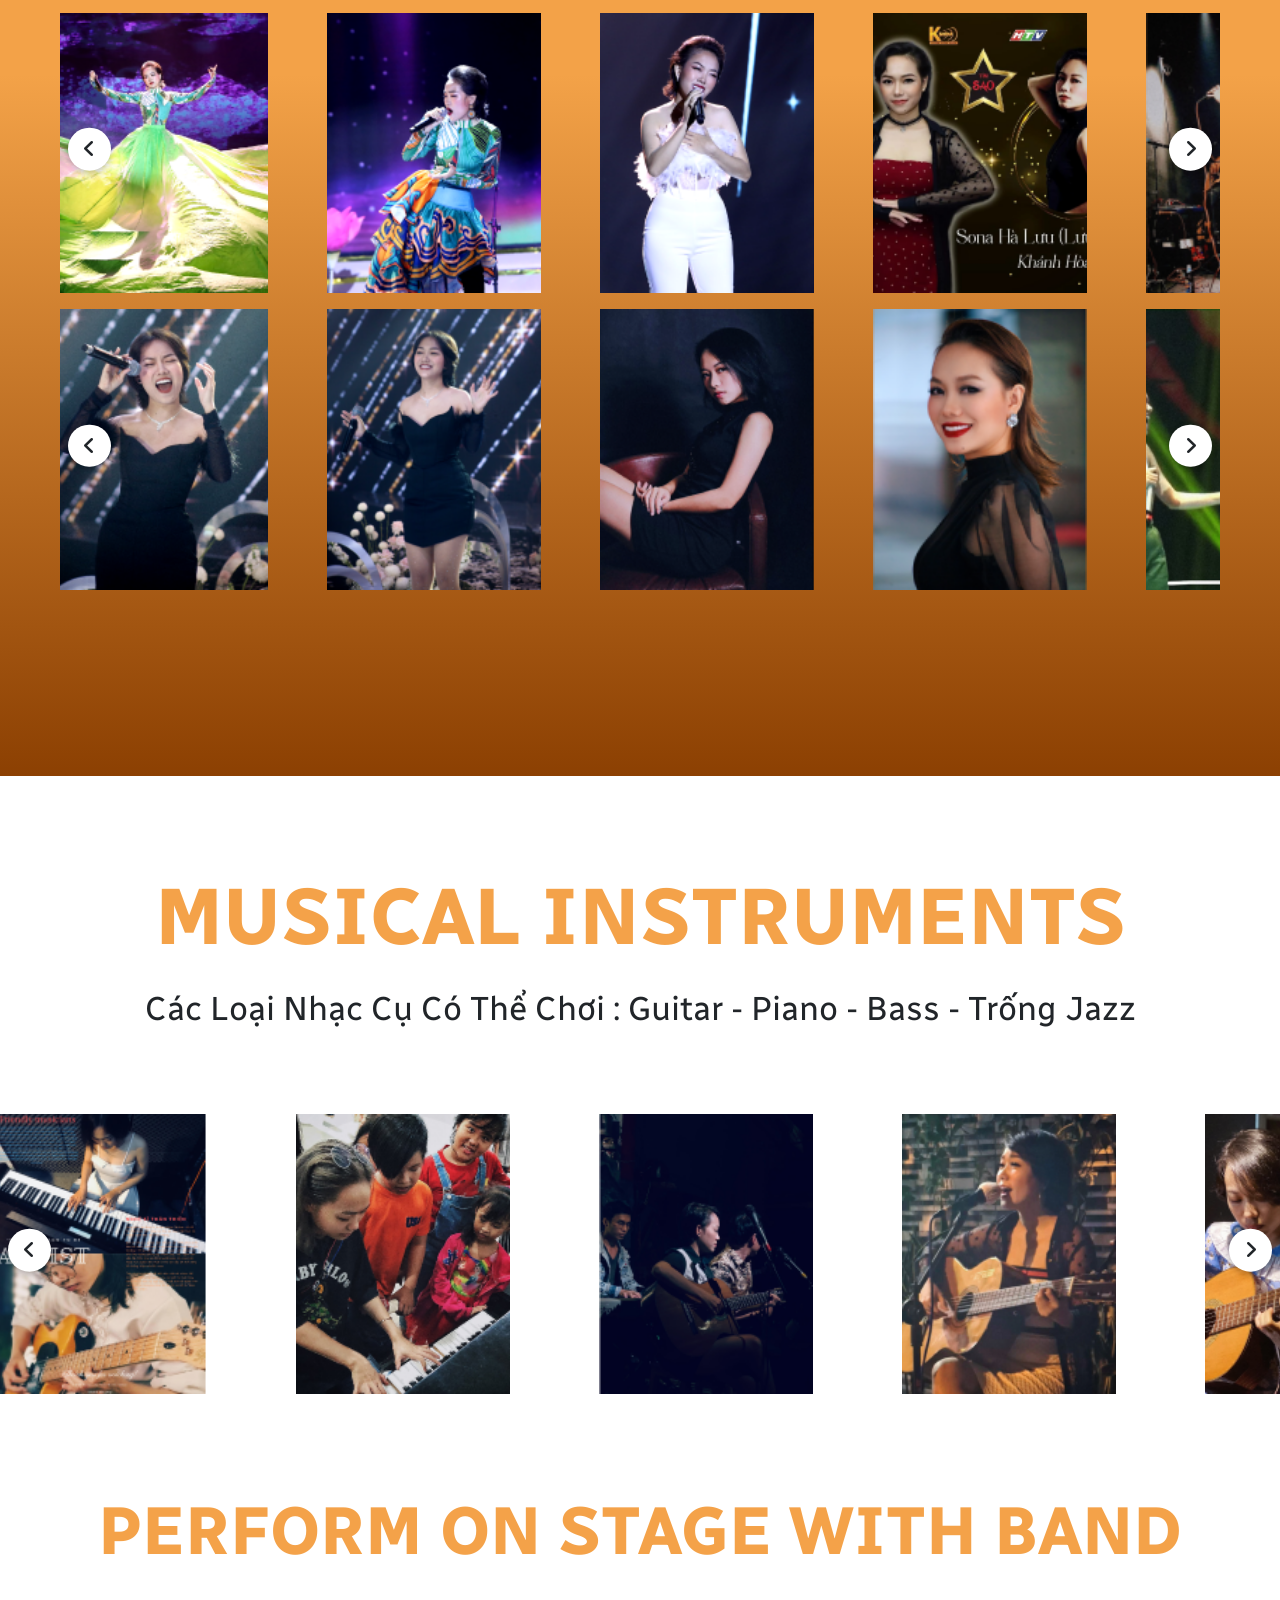
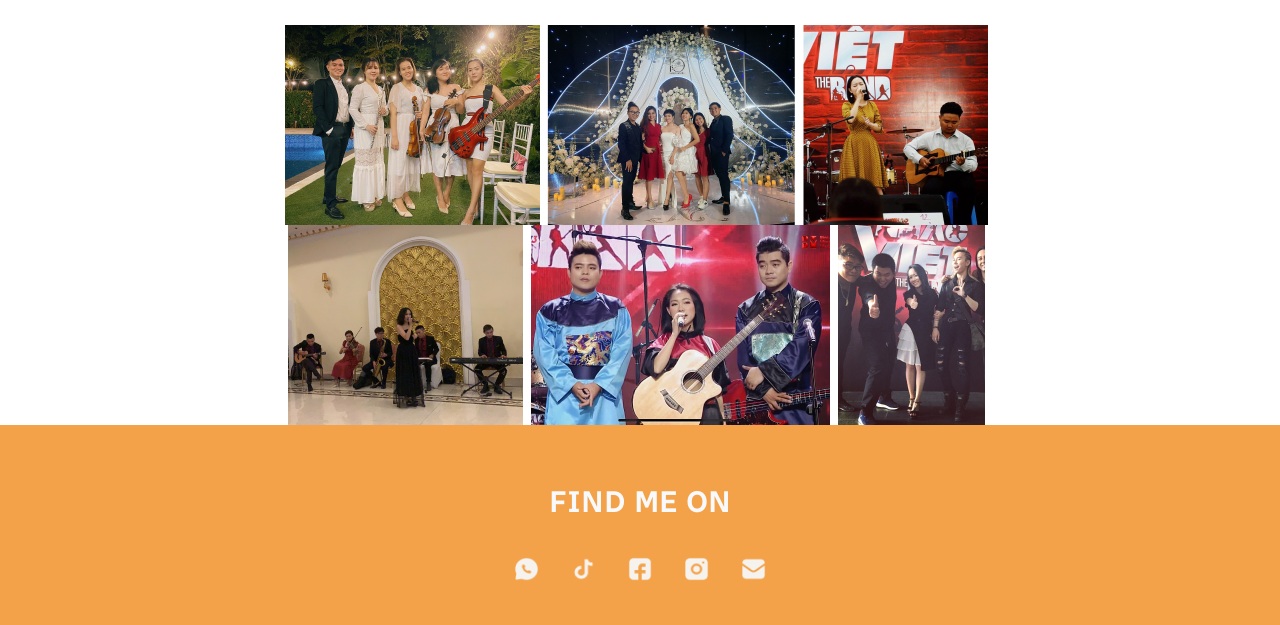
==== commit be7011f2: "Update index.html" ====
--- a/100k/index.html
+++ b/100k/index.html
@@ -29,10 +29,10 @@
                     <div class="collapse navbar-collapse justify-content-between" id="navbarCollapse">
                         <div class="navbar-nav">
                             <a href="#" class="nav-item colorNameNav nav-link active">Profile</a>
-                            <a href="#" class="nav-item colorNameNav nav-link">Award</a>
-                            <a href="#" class="nav-item colorNameNav nav-link">Performance</a>
-                            <a href="#" class="nav-item colorNameNav nav-link">Musical Instrument</a>
-                            <a href="#" class="nav-item colorNameNav nav-link">Contact</a>
+                            <a href="#award" class="nav-item colorNameNav nav-link">Award</a>
+                            <a href="#performance" class="nav-item colorNameNav nav-link">Performance</a>
+                            <a href="#instrument" class="nav-item colorNameNav nav-link">Musical Instrument</a>
+                            <a href="#contact" class="nav-item colorNameNav nav-link">Contact</a>
                         </div>
                     </div>
                 </div>
@@ -74,7 +74,7 @@
         </div>
     </div>
     <img src="./img/Group 15.png" alt="" class="left-deco">
-    <div class="award-container">
+    <div class="award-container" id="award">
         <h1 class="award fw-bold text-uppercase text-center">awards</h1>
         <div class="award-container d-flex justify-content-center">
             <img src="./img/award1.png" alt="">
@@ -123,7 +123,7 @@
             <img src="./img/project.png" alt="">
         </div>
     </div>
-    <div class="performance-container info">
+    <div class="performance-container info" id="performance">
         <h1 class="media text-uppercase text-center">performance</h1>
         <div class="wrapper">
           <div class="wrapper_container">
@@ -218,7 +218,7 @@
           </div>
         </div>
     </div>
-    <div class="music-container min-vh-100 vh-100">
+    <div class="music-container min-vh-100 vh-100" id="instrument">
         <div class="award fw-bold text-uppercase text-center">musical instruments</div>
         <h4 class="text-capitalize text-center">Các loại nhạc cụ có thể chơi : Guitar - Piano - Bass - Trống Jazz </h4>
         <br>
@@ -288,7 +288,7 @@
                 <img src="./img/e-2-6.png" alt="">
             </div>
         </div>
-        <div class="contact">
+        <div class="contact" id="contact">
             <div class="contact-container">
                 <div class="text-uppercase text-center text-light">find me on</div>
                 <div class="social-media d-flex justify-content-center">
@@ -314,4 +314,4 @@
     integrity="sha384-geWF76RCwLtnZ8qwWowPQNguL3RmwHVBC9FhGdlKrxdiJJigb/j/68SIy3Te4Bkz" 
     crossorigin="anonymous"></script>
 </body>
-</html>+</html>
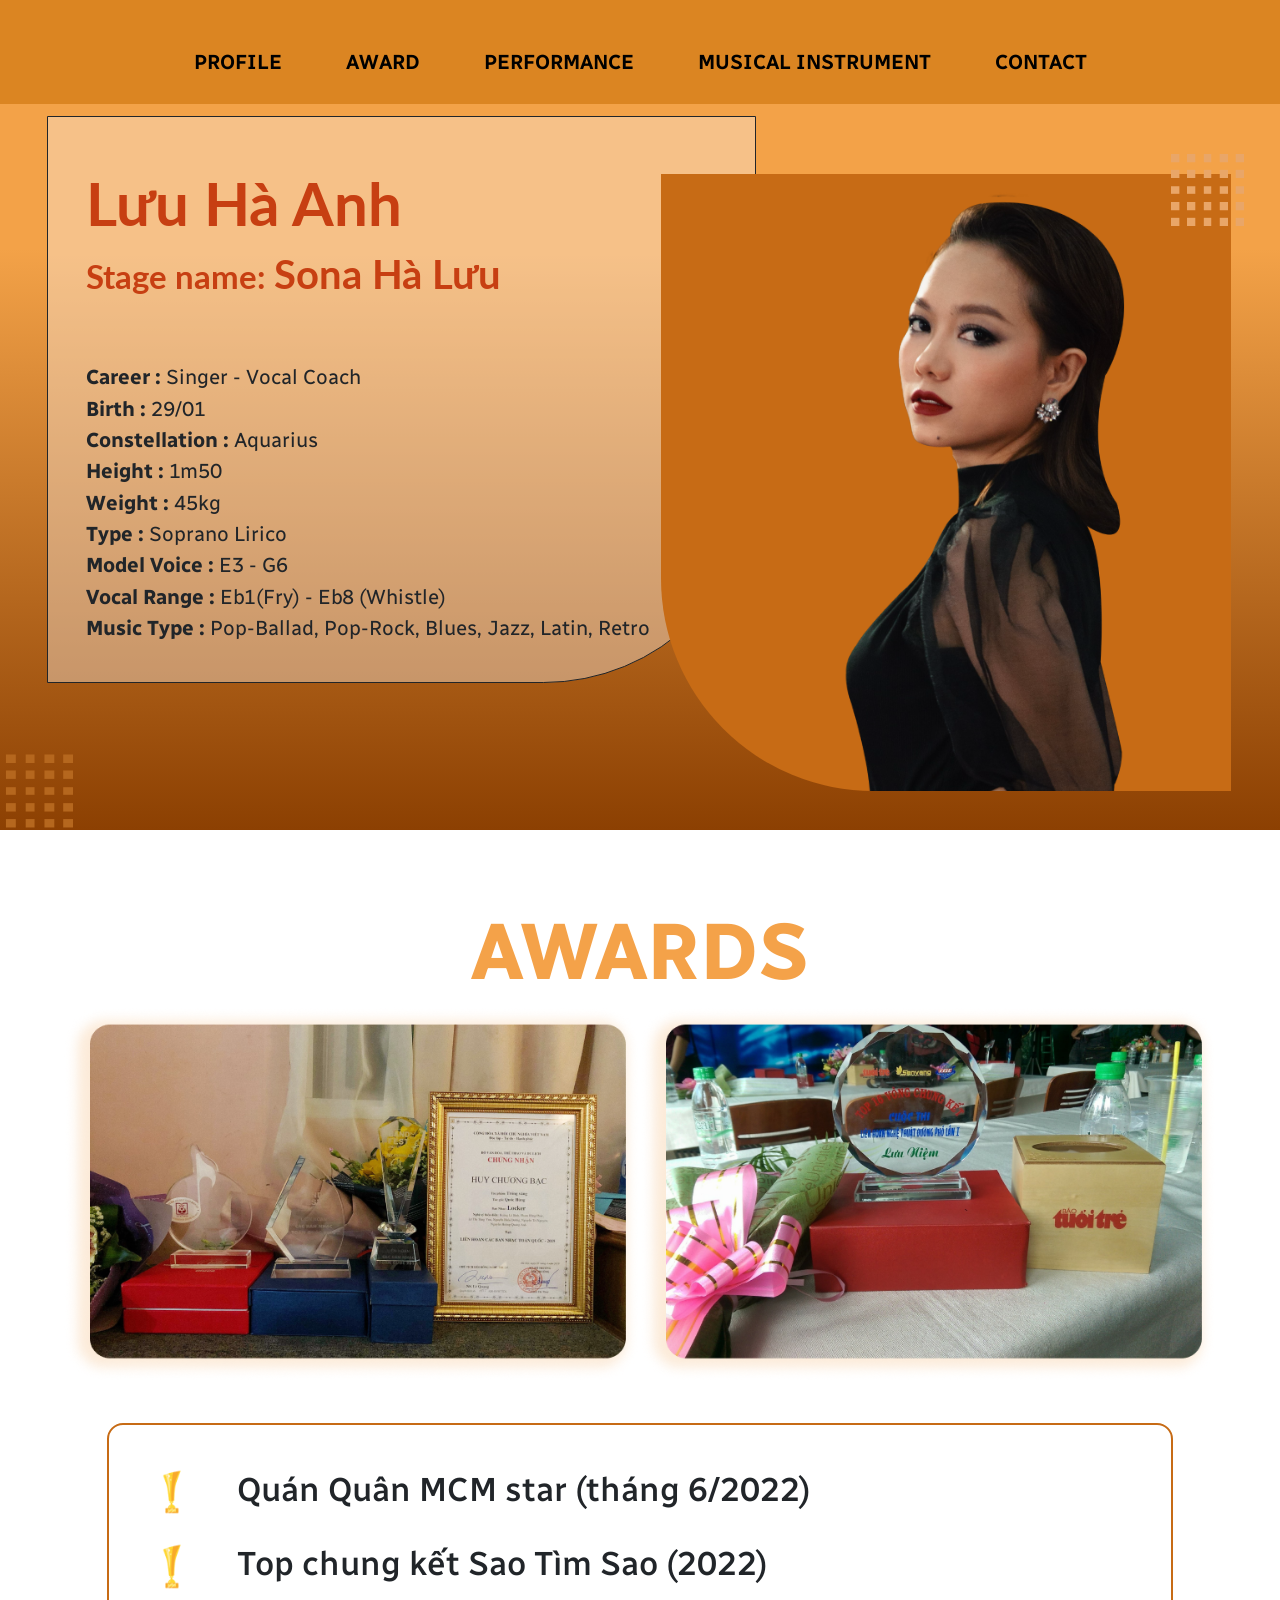
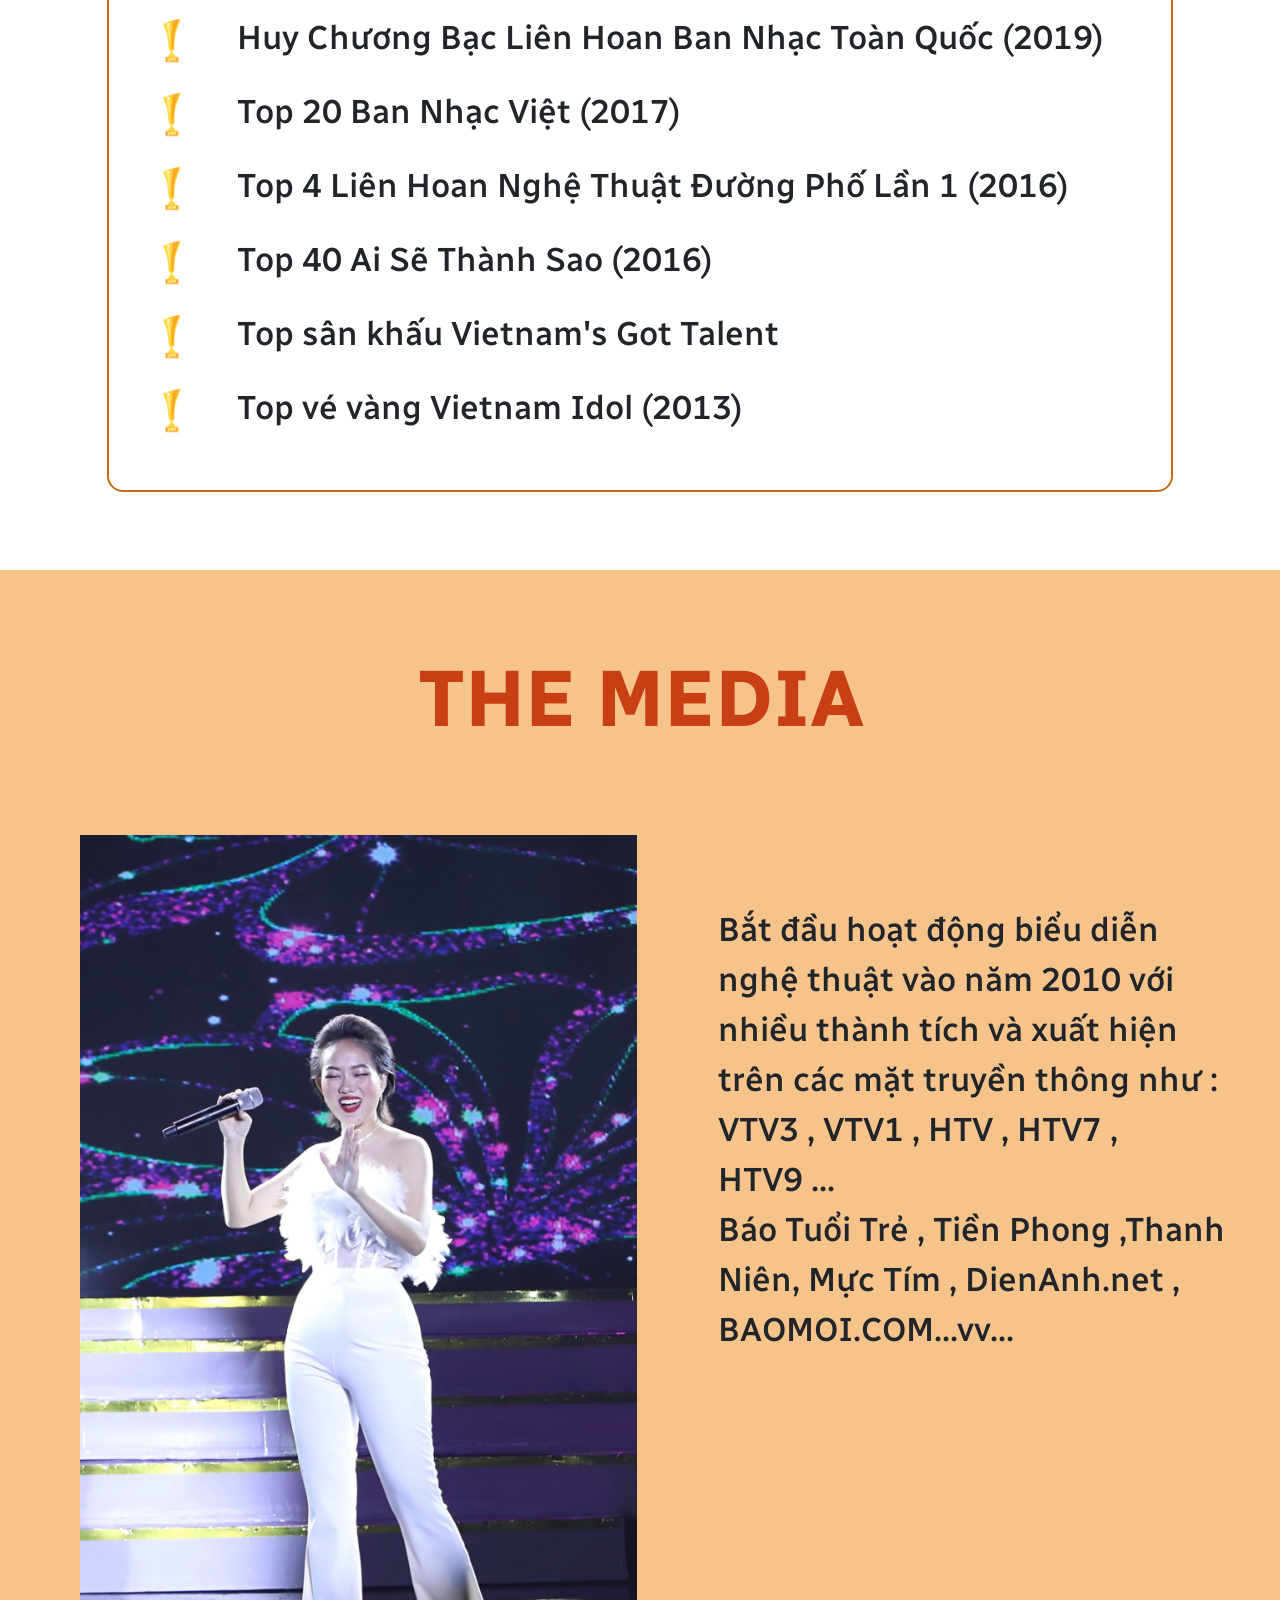
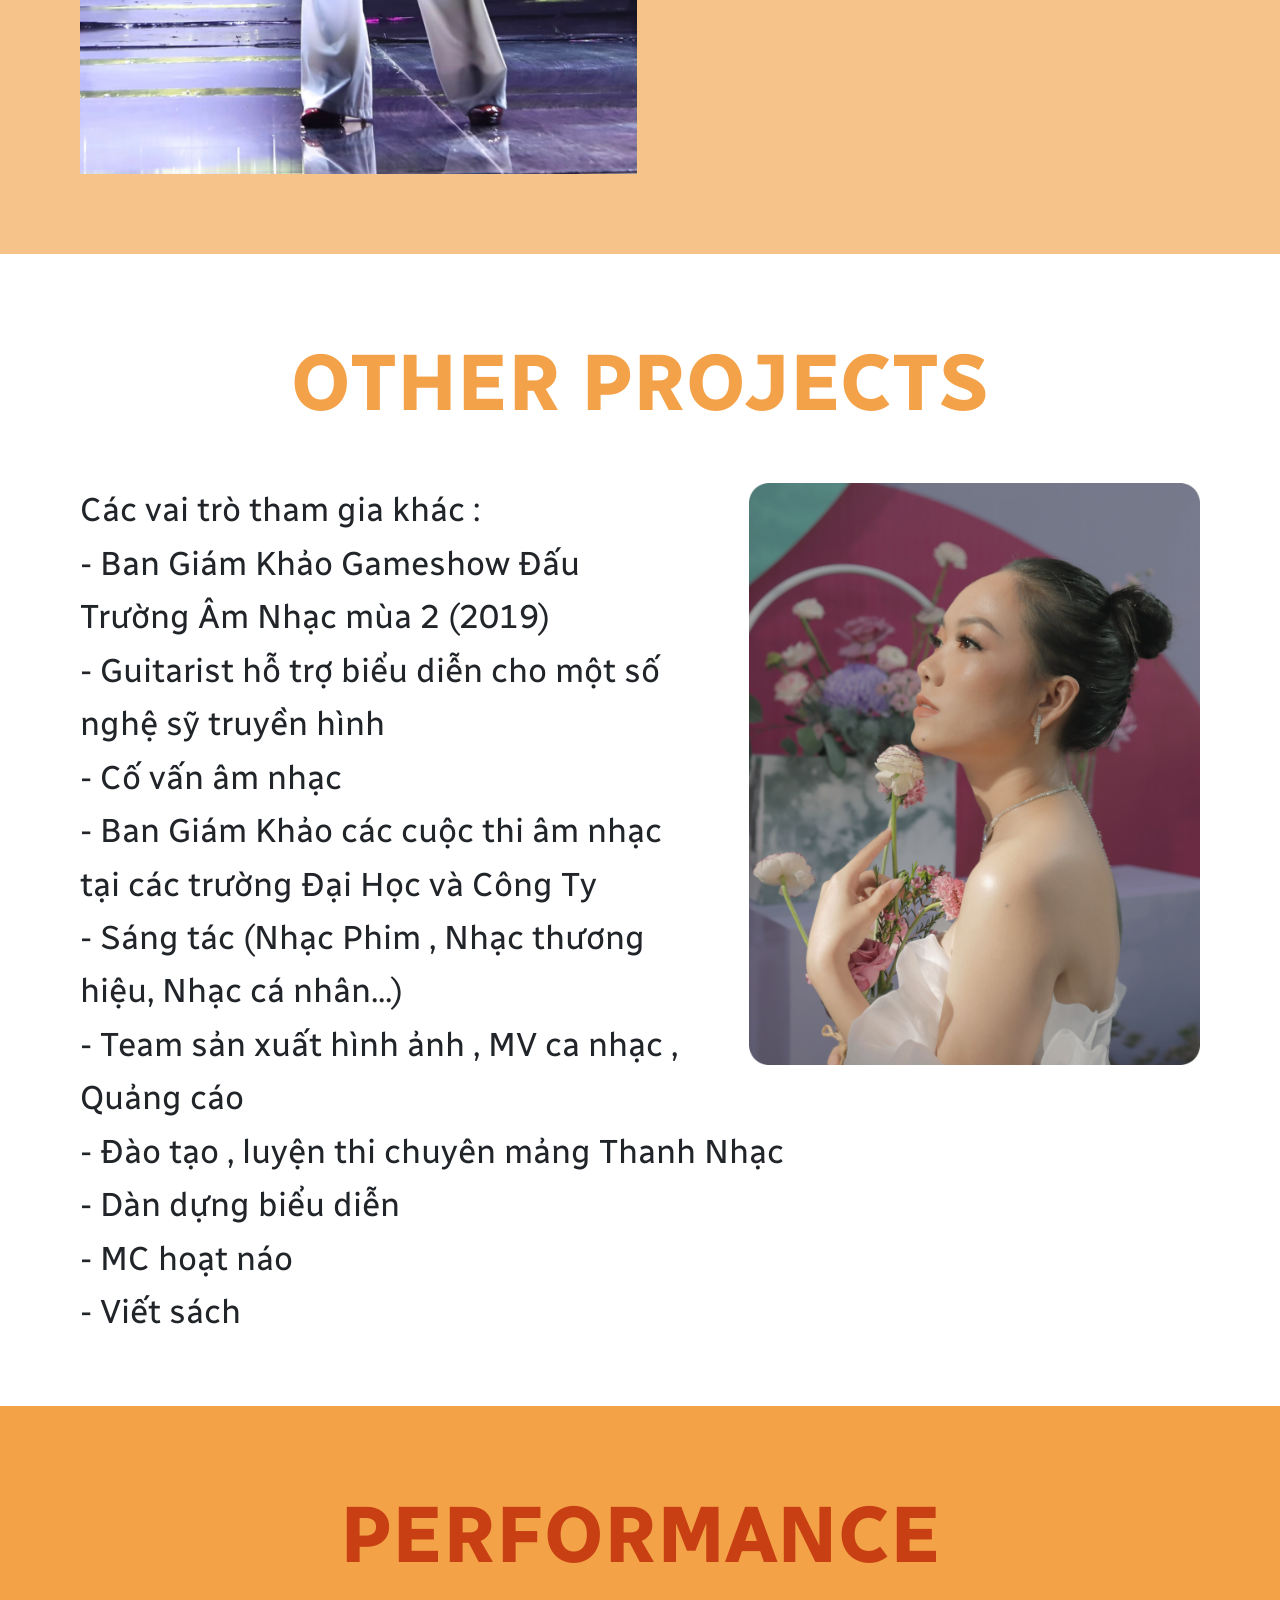
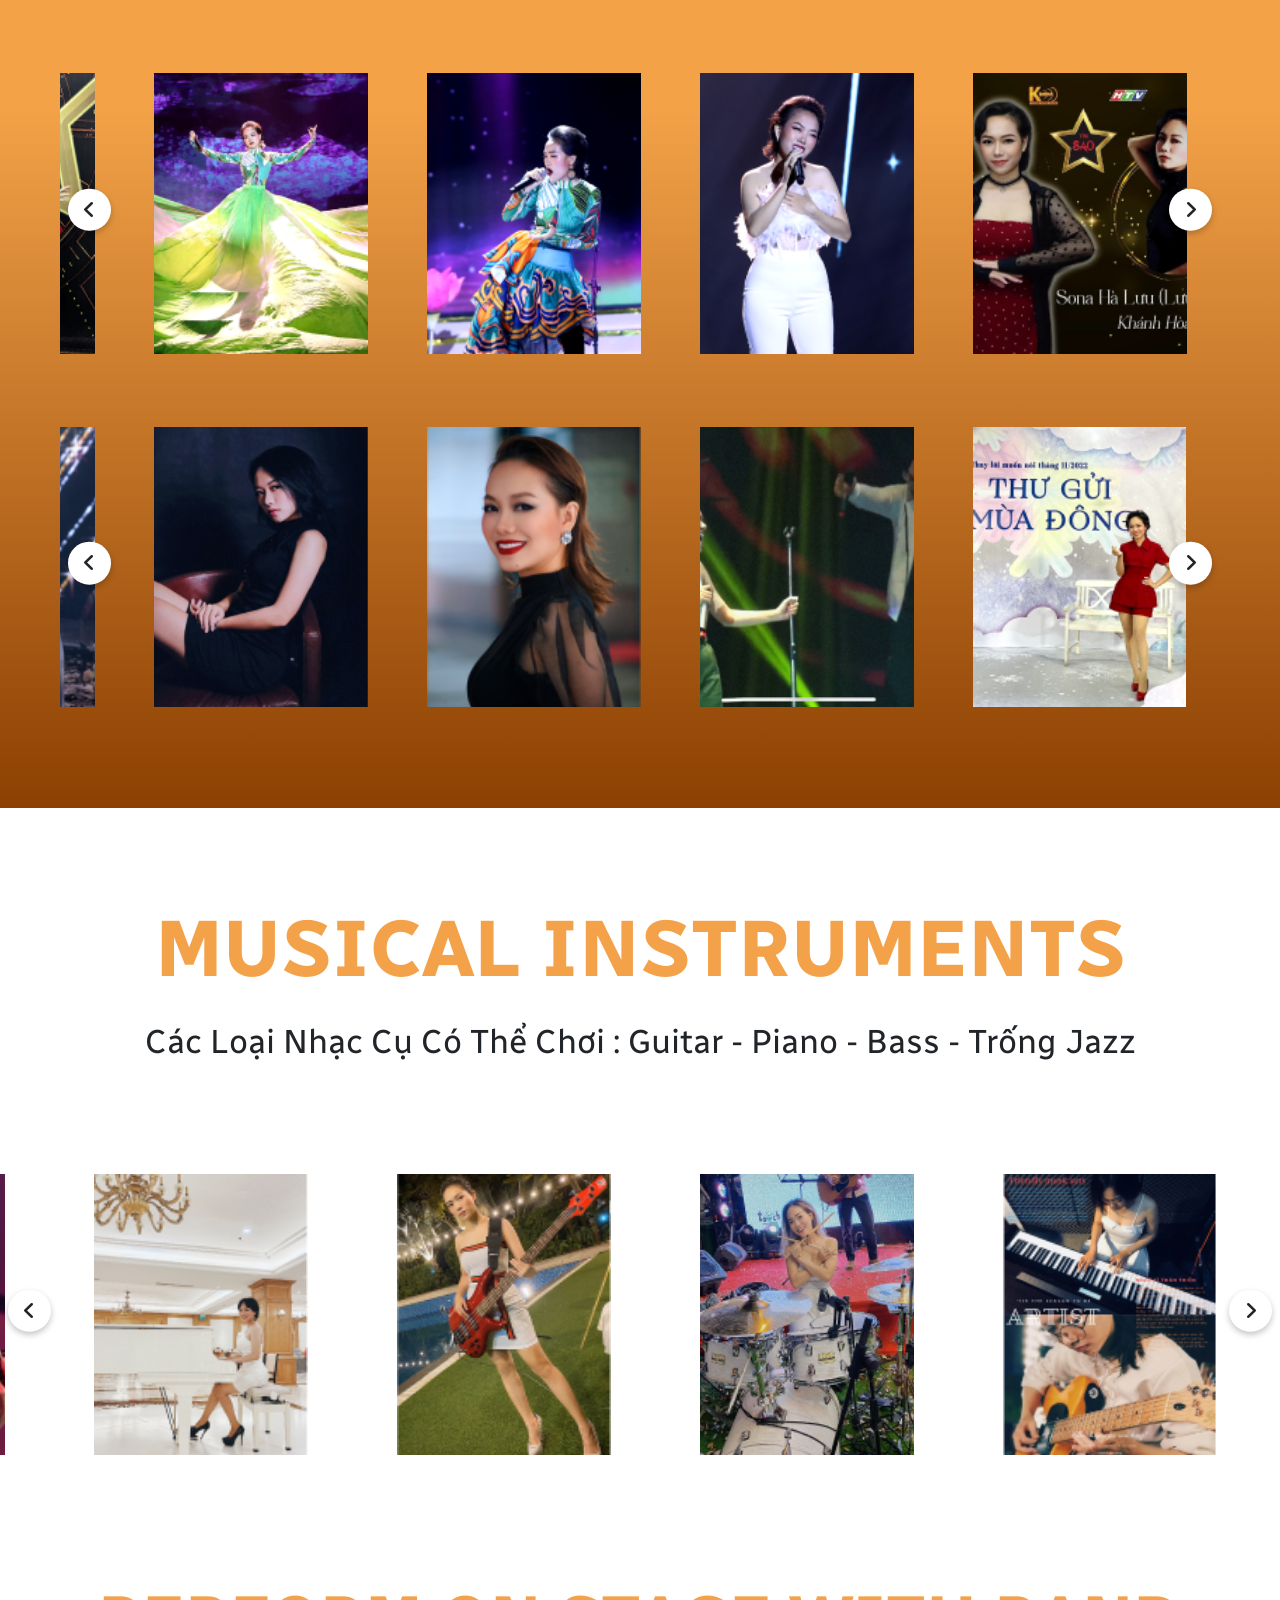
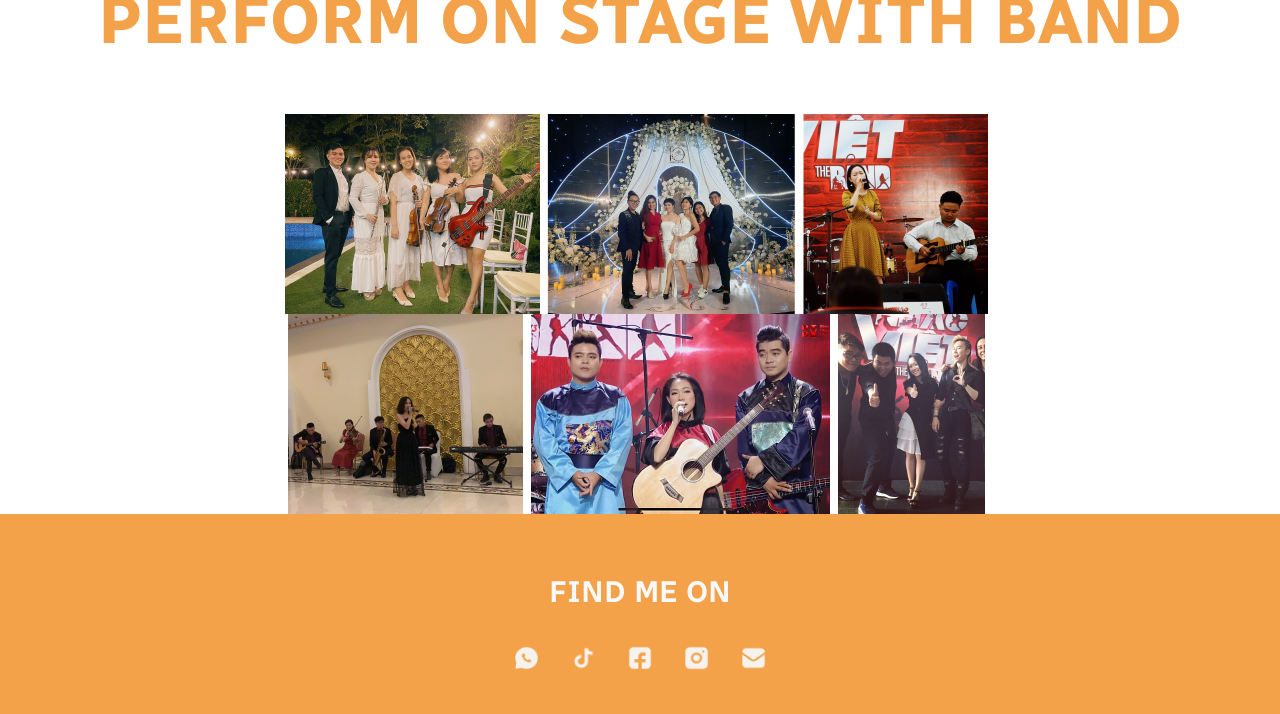
==== commit 3dca0257: "Add files via upload" ====
--- a/100k/index.html
+++ b/100k/index.html
@@ -19,26 +19,26 @@
     <title>Lưu Hà Anh</title>
 </head>
 <body>
-    <div class="info ">
-        <div class="d-sm-flex justify-content-md-center justify-content-sm-between">
-            <nav class="navbar navbar-expand-lg">
-                <div class="container-fluid position-md-relative position-sm-absolute">
-                    <button type="button" class="navbar-toggler" data-bs-toggle="collapse" data-bs-target="#navbarCollapse" style="border: 1px solid black;">
-                        <span class="navbar-toggler-icon"></span>
-                    </button>
-                    <div class="collapse navbar-collapse justify-content-between" id="navbarCollapse">
-                        <div class="navbar-nav">
-                            <a href="#" class="nav-item colorNameNav nav-link active">Profile</a>
-                            <a href="#award" class="nav-item colorNameNav nav-link">Award</a>
-                            <a href="#performance" class="nav-item colorNameNav nav-link">Performance</a>
-                            <a href="#instrument" class="nav-item colorNameNav nav-link">Musical Instrument</a>
-                            <a href="#contact" class="nav-item colorNameNav nav-link">Contact</a>
-                        </div>
+    <div class="navigator d-sm-flex justify-content-lg-center justify-content-sm-between position-fixed top-0">
+        <nav class="navbar navbar-expand-lg">
+            <div class="container-fluid position-md-relative position-sm-absolute">
+                <button type="button" class="navbar-toggler" data-bs-toggle="collapse" data-bs-target="#navbarCollapse" style="border: 1px solid black;">
+                    <span class="navbar-toggler-icon"></span>
+                </button>
+                <div class="collapse navbar-collapse justify-content-between" id="navbarCollapse">
+                    <div class="navbar-nav">
+                        <a href="#Section-1" class="nav-item colorNameNav nav-link active">Profile</a>
+                        <a href="#Section-2" class="nav-item colorNameNav nav-link">Award</a>
+                        <a href="#Section-3" class="nav-item colorNameNav nav-link">Performance</a>
+                        <a href="#Section-4" class="nav-item colorNameNav nav-link">Musical Instrument</a>
+                        <a href="#Section-5" class="nav-item colorNameNav nav-link">Contact</a>
                     </div>
                 </div>
-            </nav>
-        </div>
-        <div class="profile-container position-absolute col-md-6 col-sm-12 border border-dark">
+            </div>
+        </nav>
+    </div>
+    <div class="info ">
+        <section class="profile-container position-absolute col-md-6 col-sm-12 border border-dark" id="Section-1">
             <div class="profile">
                 <div class="title fw-bold">
                     <div class="colorName ">Lưu Hà Anh</div>
@@ -67,14 +67,14 @@
                     </p>
                 </div>
             </div>
-        </div>
+        </section>
         <div class="img-container position-relative">
             <img src="./img/Avatar.png" alt="">
             <img src="./img/Group 29 (1).png" alt="" class="position-absolute">
         </div>
     </div>
     <img src="./img/Group 15.png" alt="" class="left-deco">
-    <div class="award-container" id="award">
+    <section class="award-container" id="Section-2">
         <h1 class="award fw-bold text-uppercase text-center">awards</h1>
         <div class="award-container d-flex justify-content-center">
             <img src="./img/award1.png" alt="">
@@ -92,7 +92,7 @@
                 <li><img src="./img/Gold-cup.png" alt="Golden cup">Top vé vàng Vietnam Idol (2013)</li>
             </ul>
         </div>
-    </div>
+    </section>
     <div class="media-container">
         <h1 class="media text-uppercase text-center">the media</h1>
         <div class="career d-flex justify-content-between">
@@ -123,7 +123,7 @@
             <img src="./img/project.png" alt="">
         </div>
     </div>
-    <div class="performance-container info" id="performance">
+    <section class="performance-container info" id="Section-3">
         <h1 class="media text-uppercase text-center">performance</h1>
         <div class="wrapper">
           <div class="wrapper_container">
@@ -217,8 +217,8 @@
             </div>
           </div>
         </div>
-    </div>
-    <div class="music-container min-vh-100 vh-100" id="instrument">
+    </section>
+    <section class="music-container min-vh-100 vh-100" id="Section-4">
         <div class="award fw-bold text-uppercase text-center">musical instruments</div>
         <h4 class="text-capitalize text-center">Các loại nhạc cụ có thể chơi : Guitar - Piano - Bass - Trống Jazz </h4>
         <br>
@@ -288,7 +288,7 @@
                 <img src="./img/e-2-6.png" alt="">
             </div>
         </div>
-        <div class="contact" id="contact">
+        <section class="contact" id="Section-5">
             <div class="contact-container">
                 <div class="text-uppercase text-center text-light">find me on</div>
                 <div class="social-media d-flex justify-content-center">
@@ -299,7 +299,7 @@
                     <img src="./Huge-icon/social/solid/gmail.png" alt="">
                 </div>
             </div>
-        </div>
+        </section>
     </div>
     <script src="./script_carousel.js"></script>
     <script src="//ajax.googleapis.com/ajax/libs/jquery/2.1.0/jquery.min.js"></script>
@@ -314,4 +314,4 @@
     integrity="sha384-geWF76RCwLtnZ8qwWowPQNguL3RmwHVBC9FhGdlKrxdiJJigb/j/68SIy3Te4Bkz" 
     crossorigin="anonymous"></script>
 </body>
-</html>
+</html>
--- a/100k/style.css
+++ b/100k/style.css
@@ -23,6 +23,14 @@
     align-items: flex-start;
 } */
 
+.navigator{
+    background-color: #db8522;
+    width: 100vw;
+    /* height: calc(100vw*29/1533); */
+    padding-top: calc(100vw*24  /1533);
+    z-index: 3;
+}
+
 .navbar{
     padding: 0;
 }
@@ -63,7 +71,7 @@
 .info{
     background-image: linear-gradient(to bottom, #F3A248 30%, #8C4002);
     height: auto;
-    padding: 0 0 3.1vw 3.65vw;
+    padding: calc(100vw*139/1533) 0 3.1vw 3.65vw;
 }
 
 .left-deco{
--- a/100k/style_carousel.css
+++ b/100k/style_carousel.css
@@ -2,6 +2,8 @@
     margin: 0;
     padding: 0;
     box-sizing: border-box;
+    scroll-behavior: smooth;
+    scroll-padding: var(--scroll-padding, calc(100vw*120/1535));
 }
 
 .wrapper_container{
@@ -9,6 +11,7 @@
     align-items: center;
     justify-content: center;
     overflow: hidden;
+    height: calc(100vw*145/525);
 }
 
 .carousel_container{
@@ -44,7 +47,6 @@
     grid-auto-flow: column;
     overflow-x: auto;
     scroll-snap-type: x mandatory;
-    scroll-behavior: smooth;
     scrollbar-width: 0;
     grid-auto-columns: calc((100% / 5) - 9px);
     /* gap: calc(100vw*10/1533); */
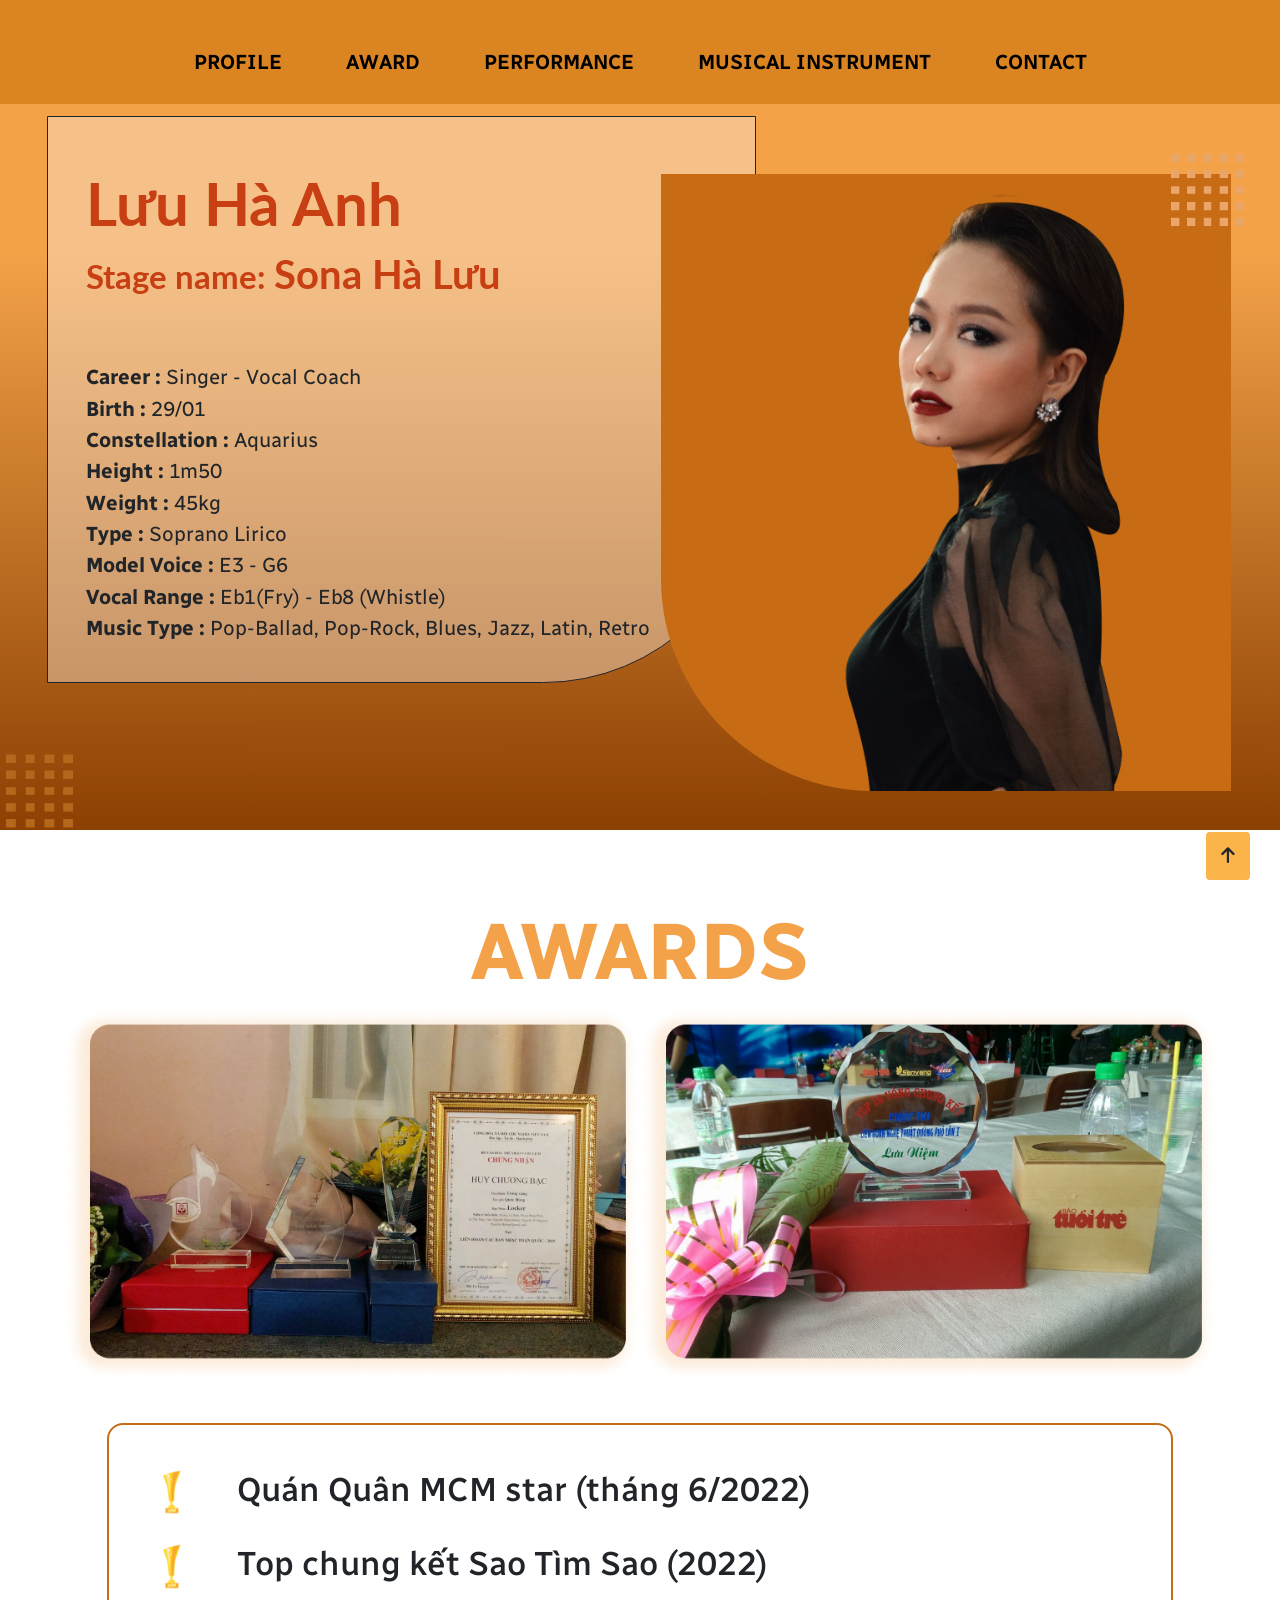
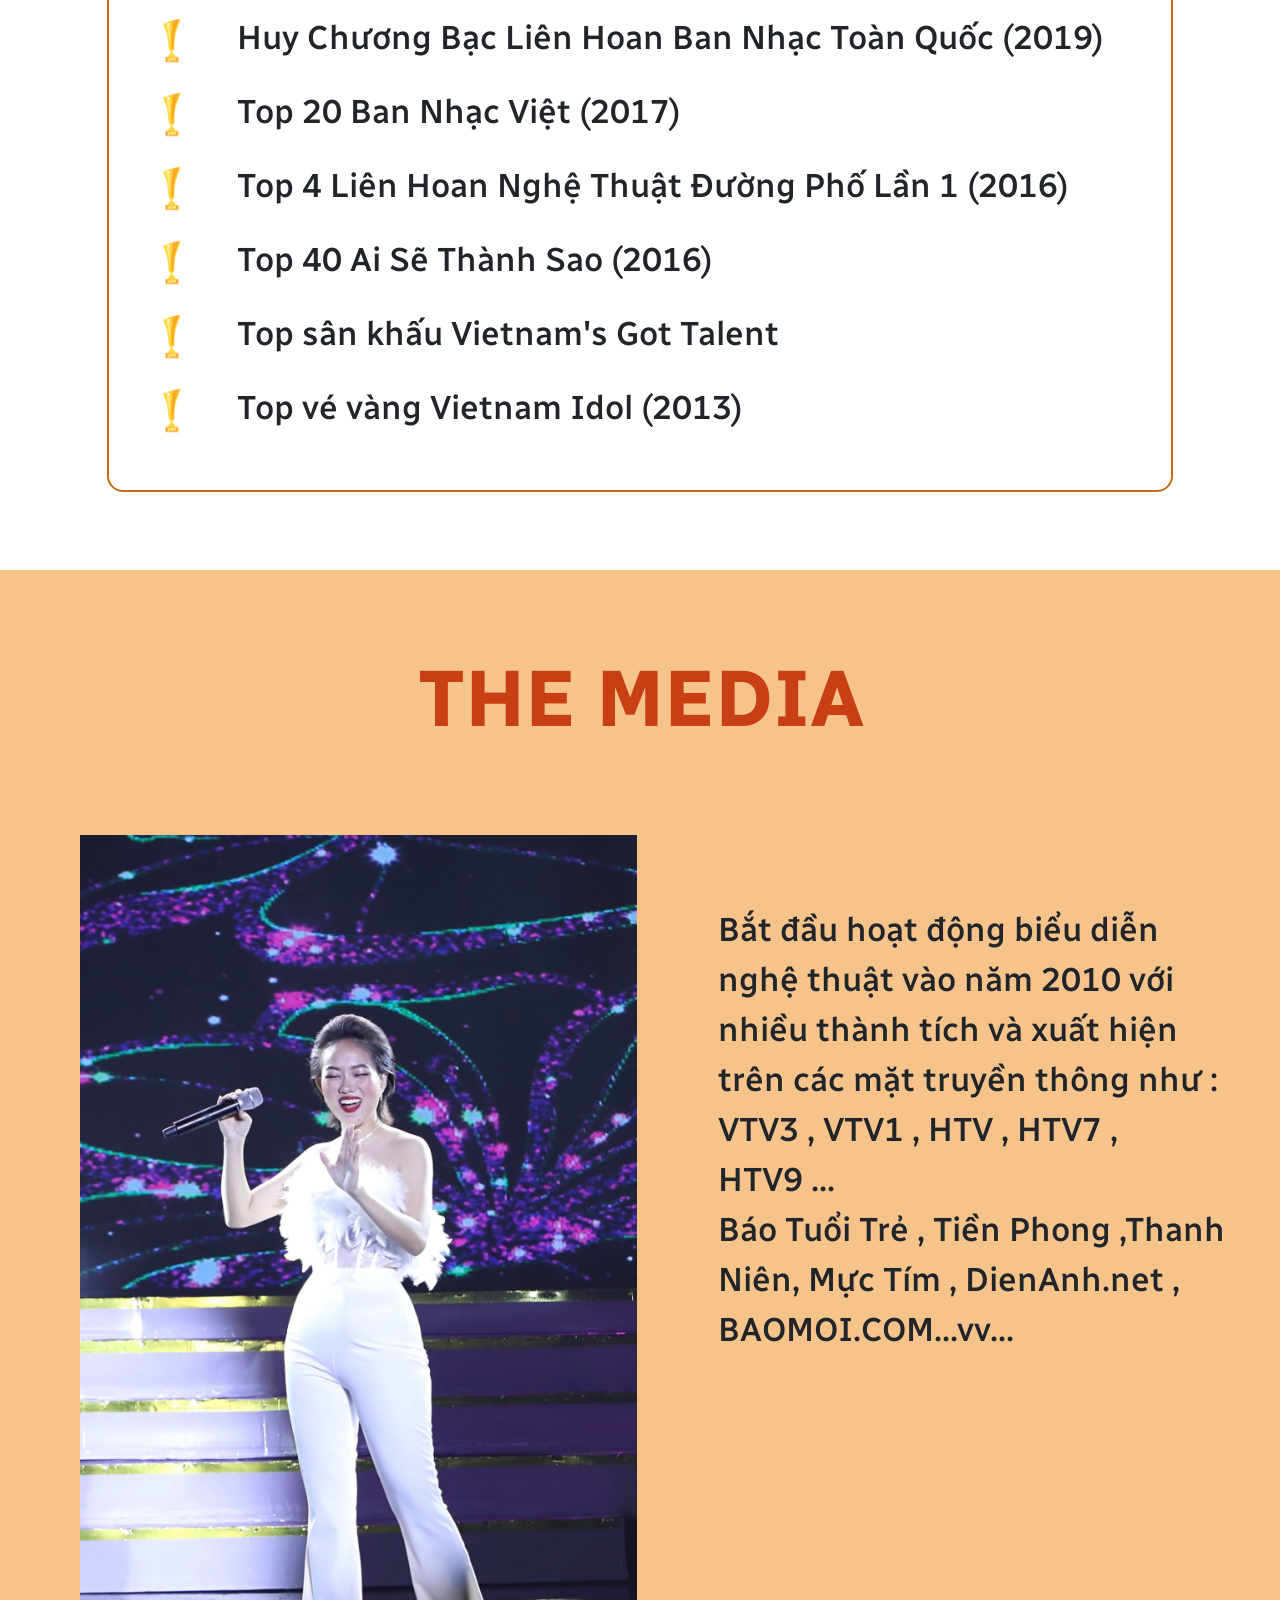
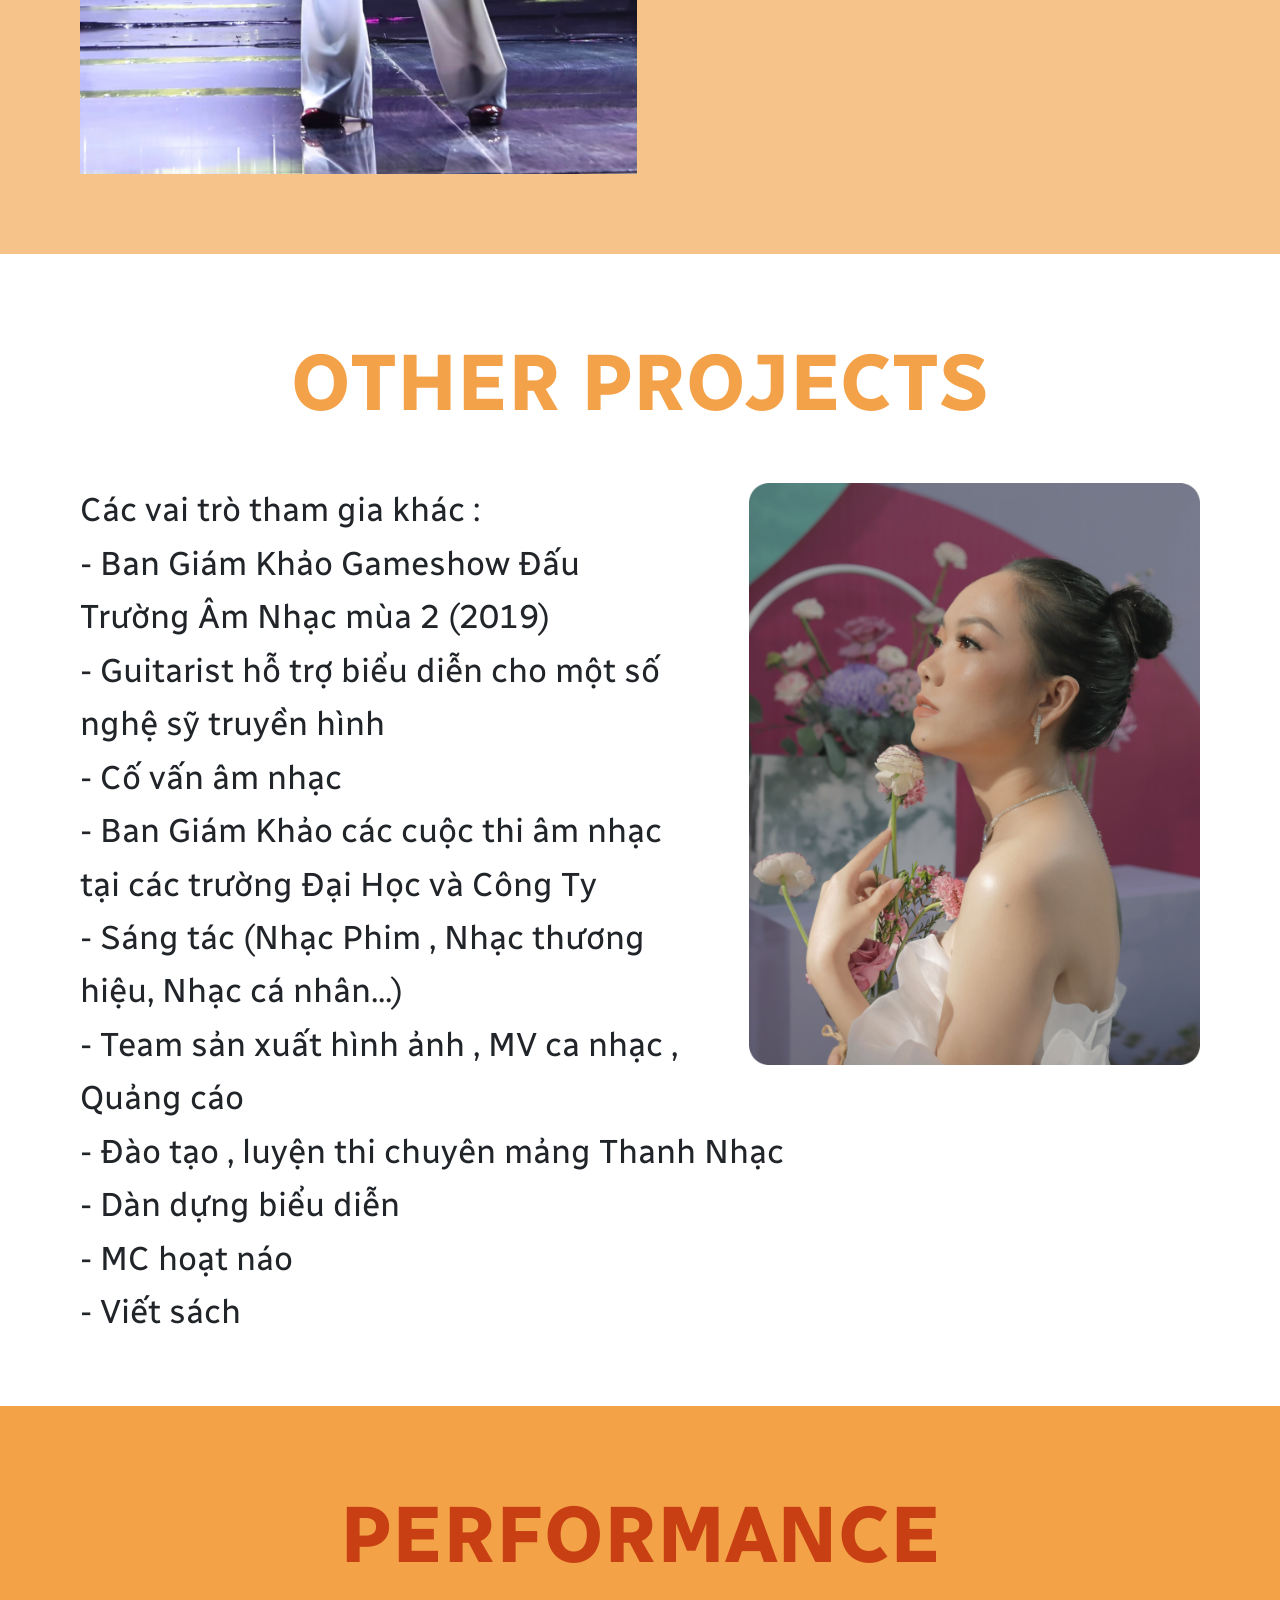
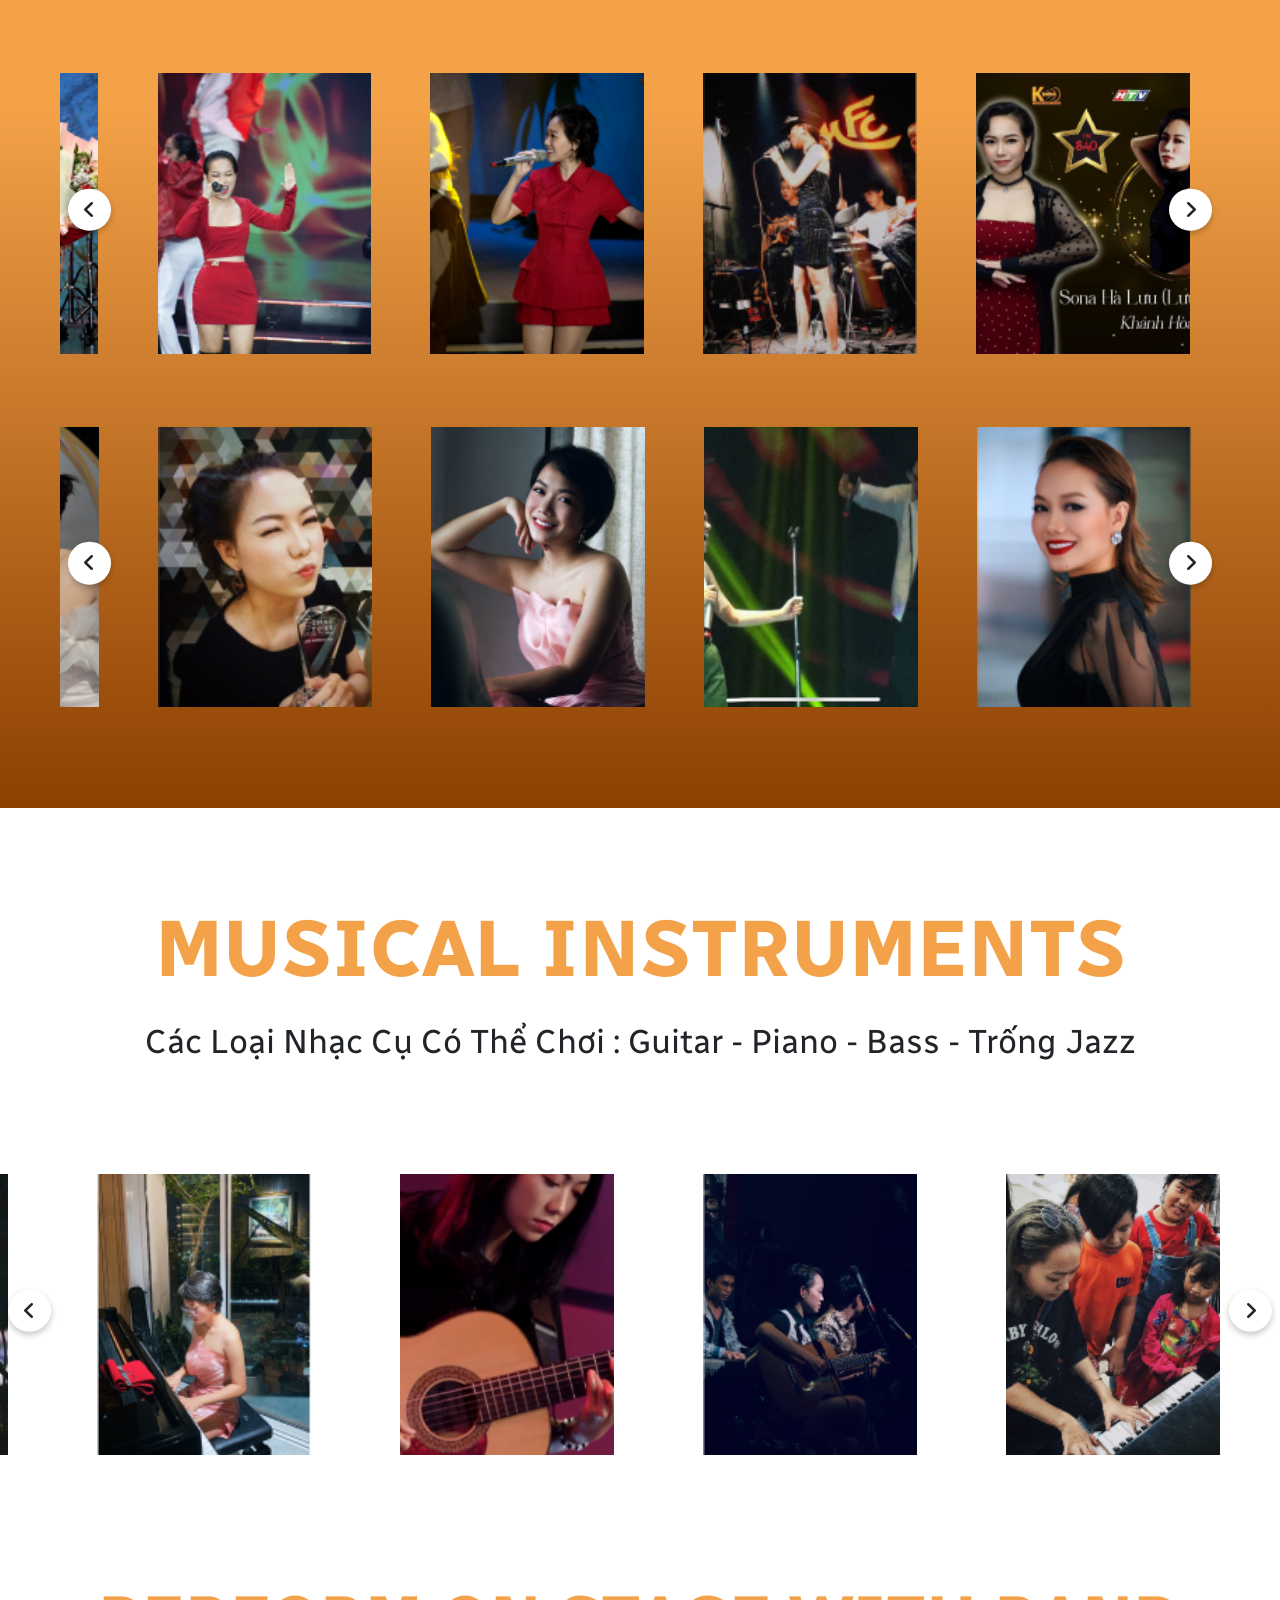
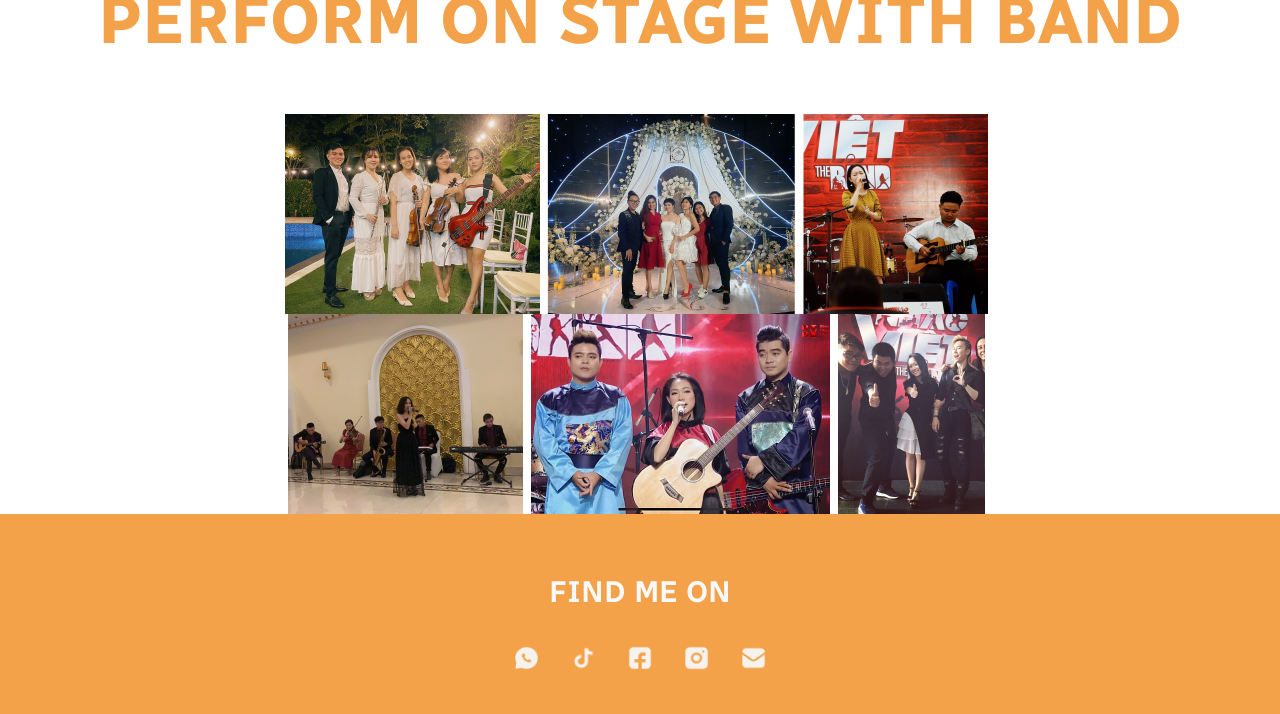
==== commit e8016bf8: "Add files via upload" ====
--- a/100k/index.html
+++ b/100k/index.html
@@ -19,6 +19,7 @@
     <title>Lưu Hà Anh</title>
 </head>
 <body>
+    <i onclick="topFunction()" id="page_up" title="Go to top" class="fa-solid fa-arrow-up"></i>
     <div class="navigator d-sm-flex justify-content-lg-center justify-content-sm-between position-fixed top-0">
         <nav class="navbar navbar-expand-lg">
             <div class="container-fluid position-md-relative position-sm-absolute">
@@ -301,6 +302,7 @@
             </div>
         </section>
     </div>
+    
     <script src="./script_carousel.js"></script>
     <script src="//ajax.googleapis.com/ajax/libs/jquery/2.1.0/jquery.min.js"></script>
     <script src="https://code.jquery.com/jquery-3.7.0.js"></script>
@@ -309,7 +311,7 @@
     <script src="https://cdn.jsdelivr.net/npm/popper.js@1.12.9/dist/umd/popper.min.js" integrity="sha384-ApNbgh9B+Y1QKtv3Rn7W3mgPxhU9K/ScQsAP7hUibX39j7fakFPskvXusvfa0b4Q" crossorigin="anonymous"></script>
     <script src="https://cdn.jsdelivr.net/npm/bootstrap@4.0.0/dist/js/bootstrap.min.js" integrity="sha384-JZR6Spejh4U02d8jOt6vLEHfe/JQGiRRSQQxSfFWpi1MquVdAyjUar5+76PVCmYl" crossorigin="anonymous"></script>
     <script src="//ajax.googleapis.com/ajax/libs/jquery/2.1.0/jquery.min.js"></script>
-    <!-- <script src="./script.js"></script> -->
+    <script src="./script.js"></script>
     <script src="https://cdn.jsdelivr.net/npm/bootstrap@5.3.0/dist/js/bootstrap.bundle.min.js" 
     integrity="sha384-geWF76RCwLtnZ8qwWowPQNguL3RmwHVBC9FhGdlKrxdiJJigb/j/68SIy3Te4Bkz" 
     crossorigin="anonymous"></script>
--- a/100k/style.css
+++ b/100k/style.css
@@ -22,6 +22,25 @@
     transition: 0.5s;
     align-items: flex-start;
 } */
+
+#page_up {
+    /* display: none; */
+    position: fixed;
+    bottom: 20px;
+    right: 30px;
+    z-index: 99;
+    font-size: 18px;
+    border: none;
+    outline: none;
+    background-color: rgb(250, 180, 74);
+    cursor: pointer;
+    padding: 15px;
+    border-radius: 4px;
+  }
+  
+  #myBtn:hover {
+    background-color: #555;
+  }
 
 .navigator{
     background-color: #db8522;
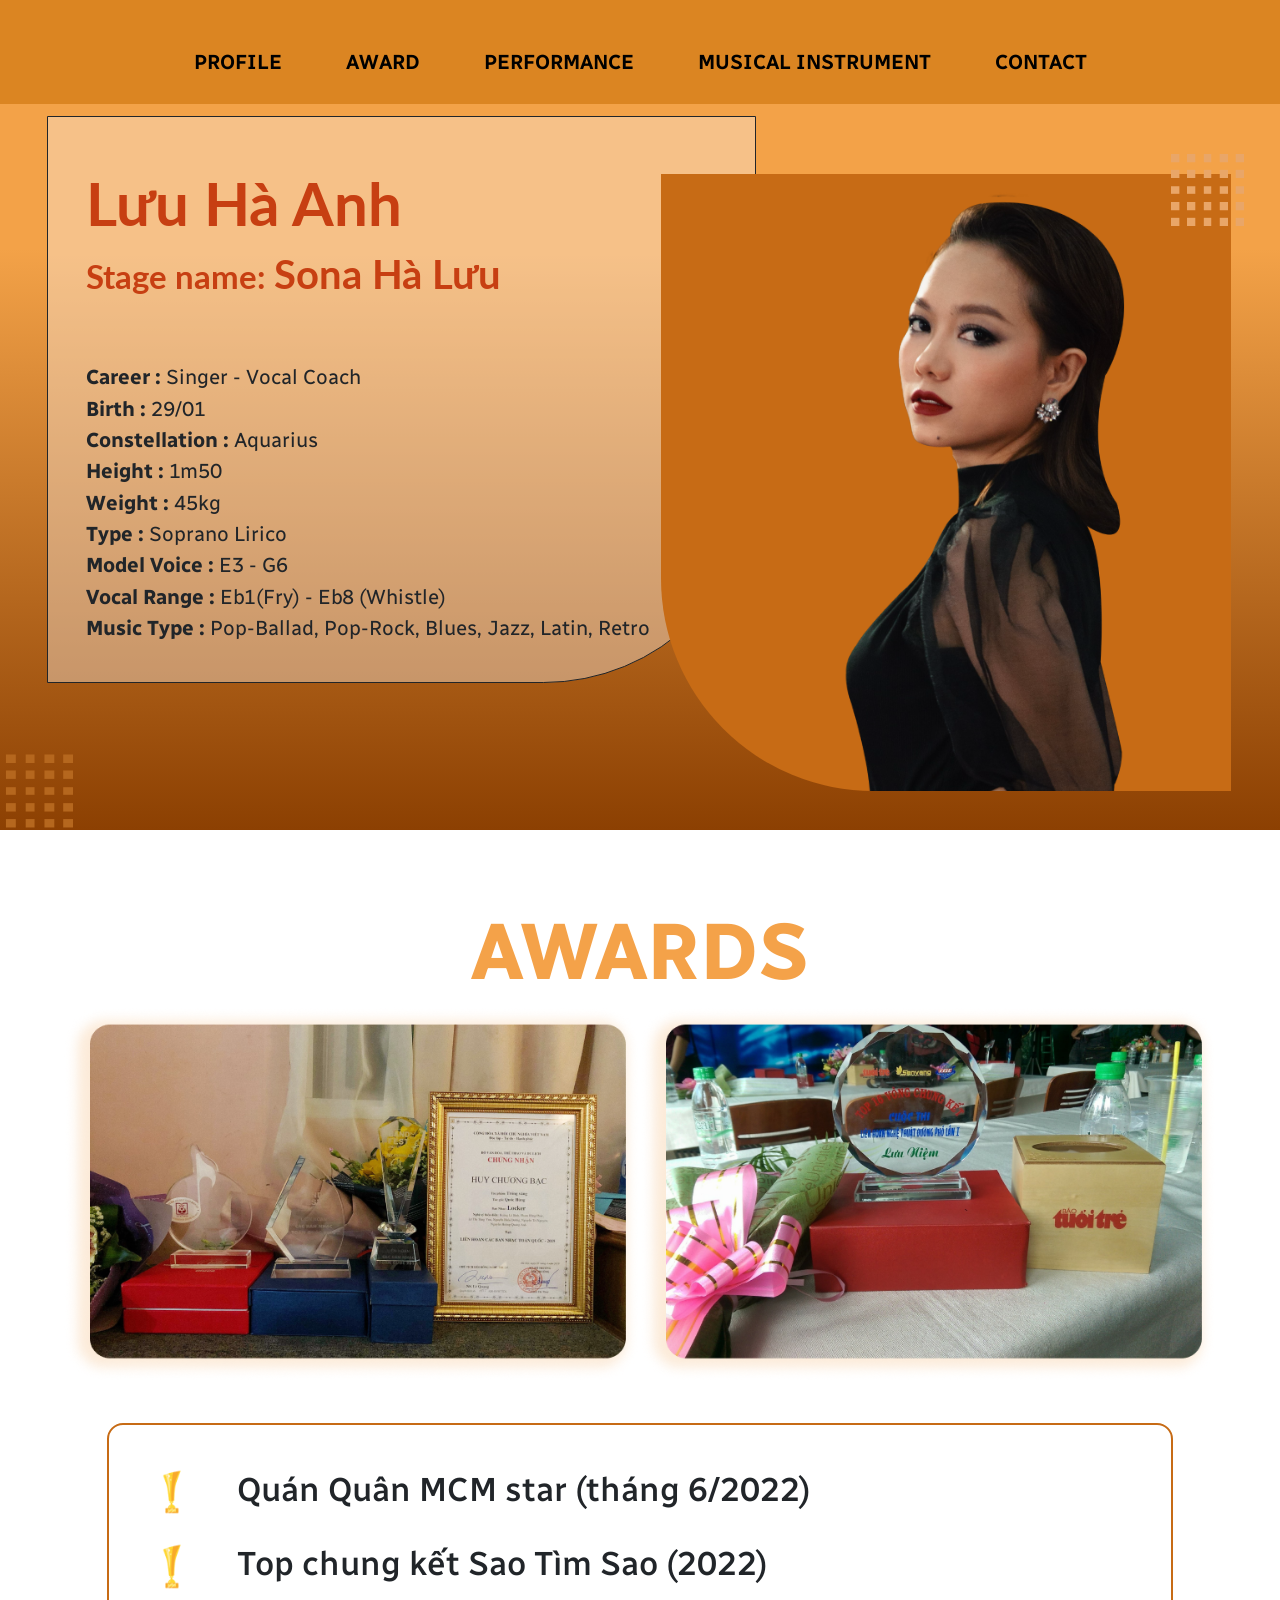
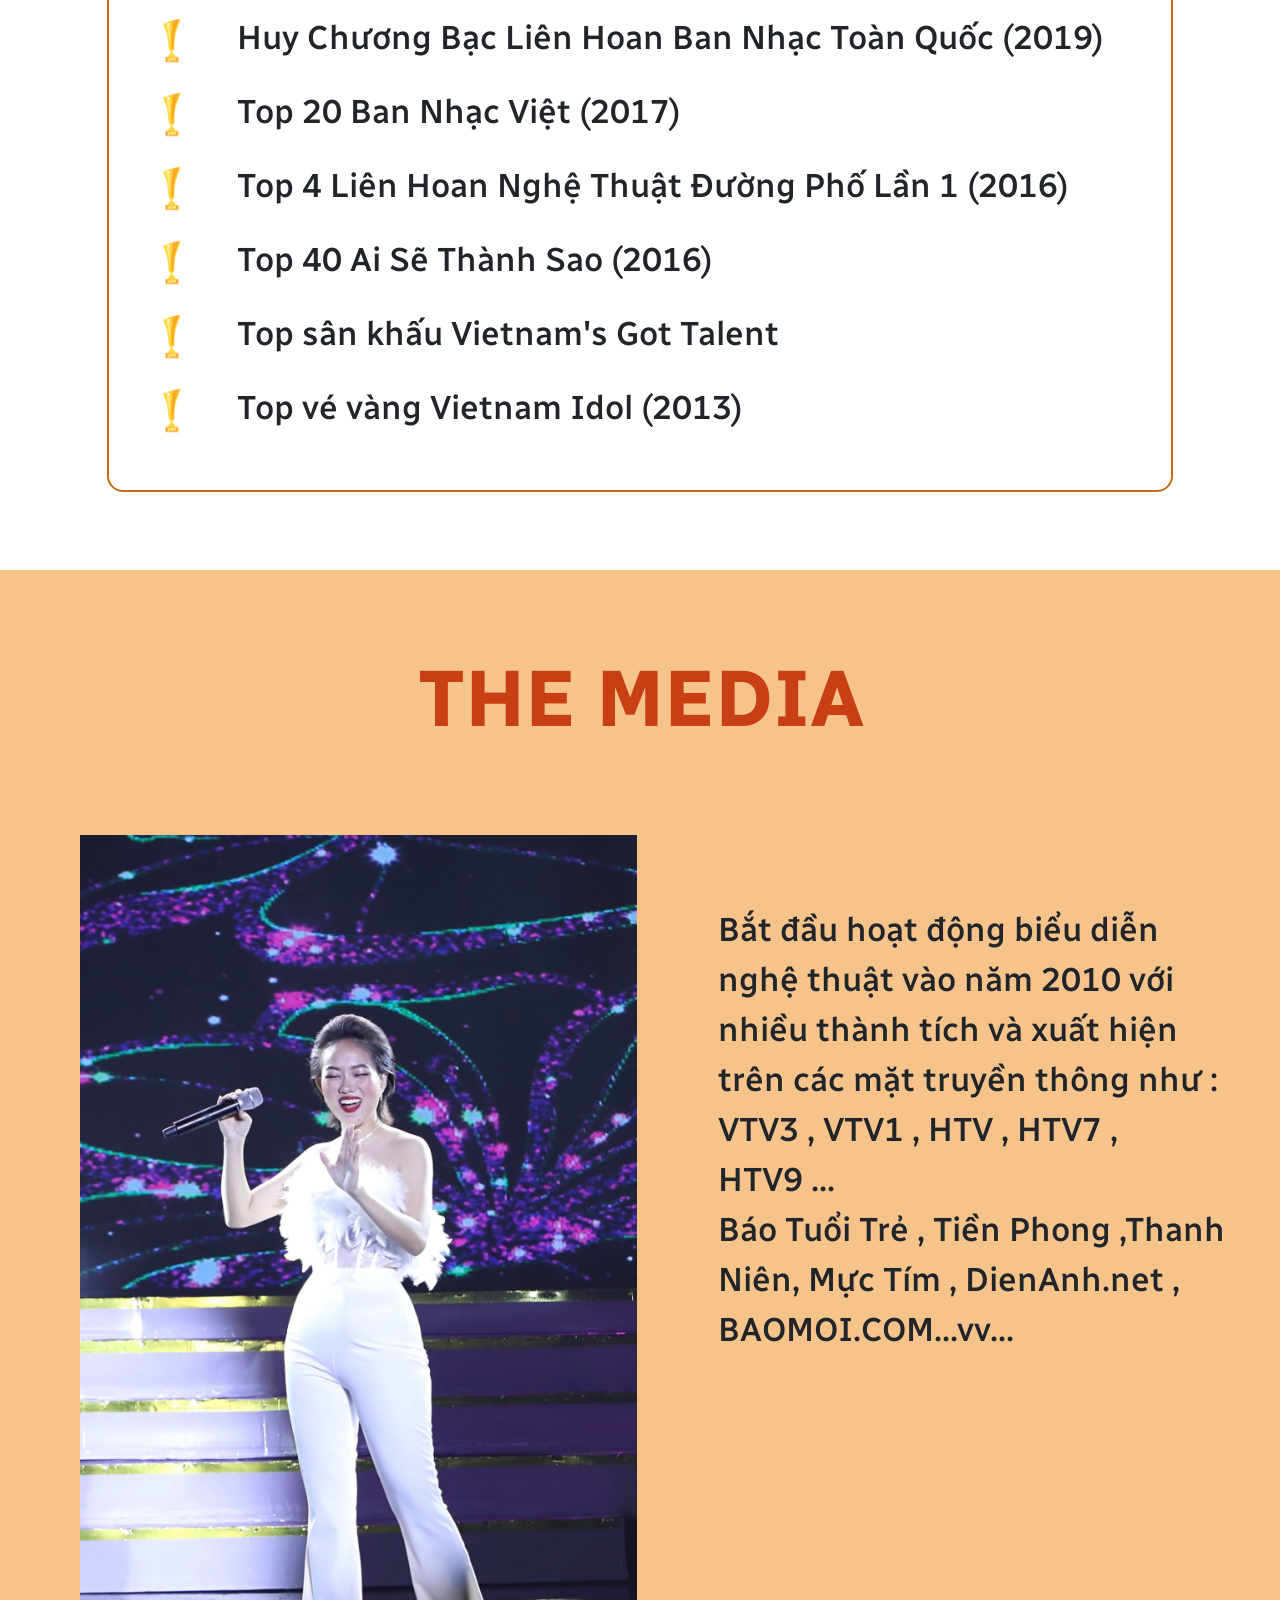
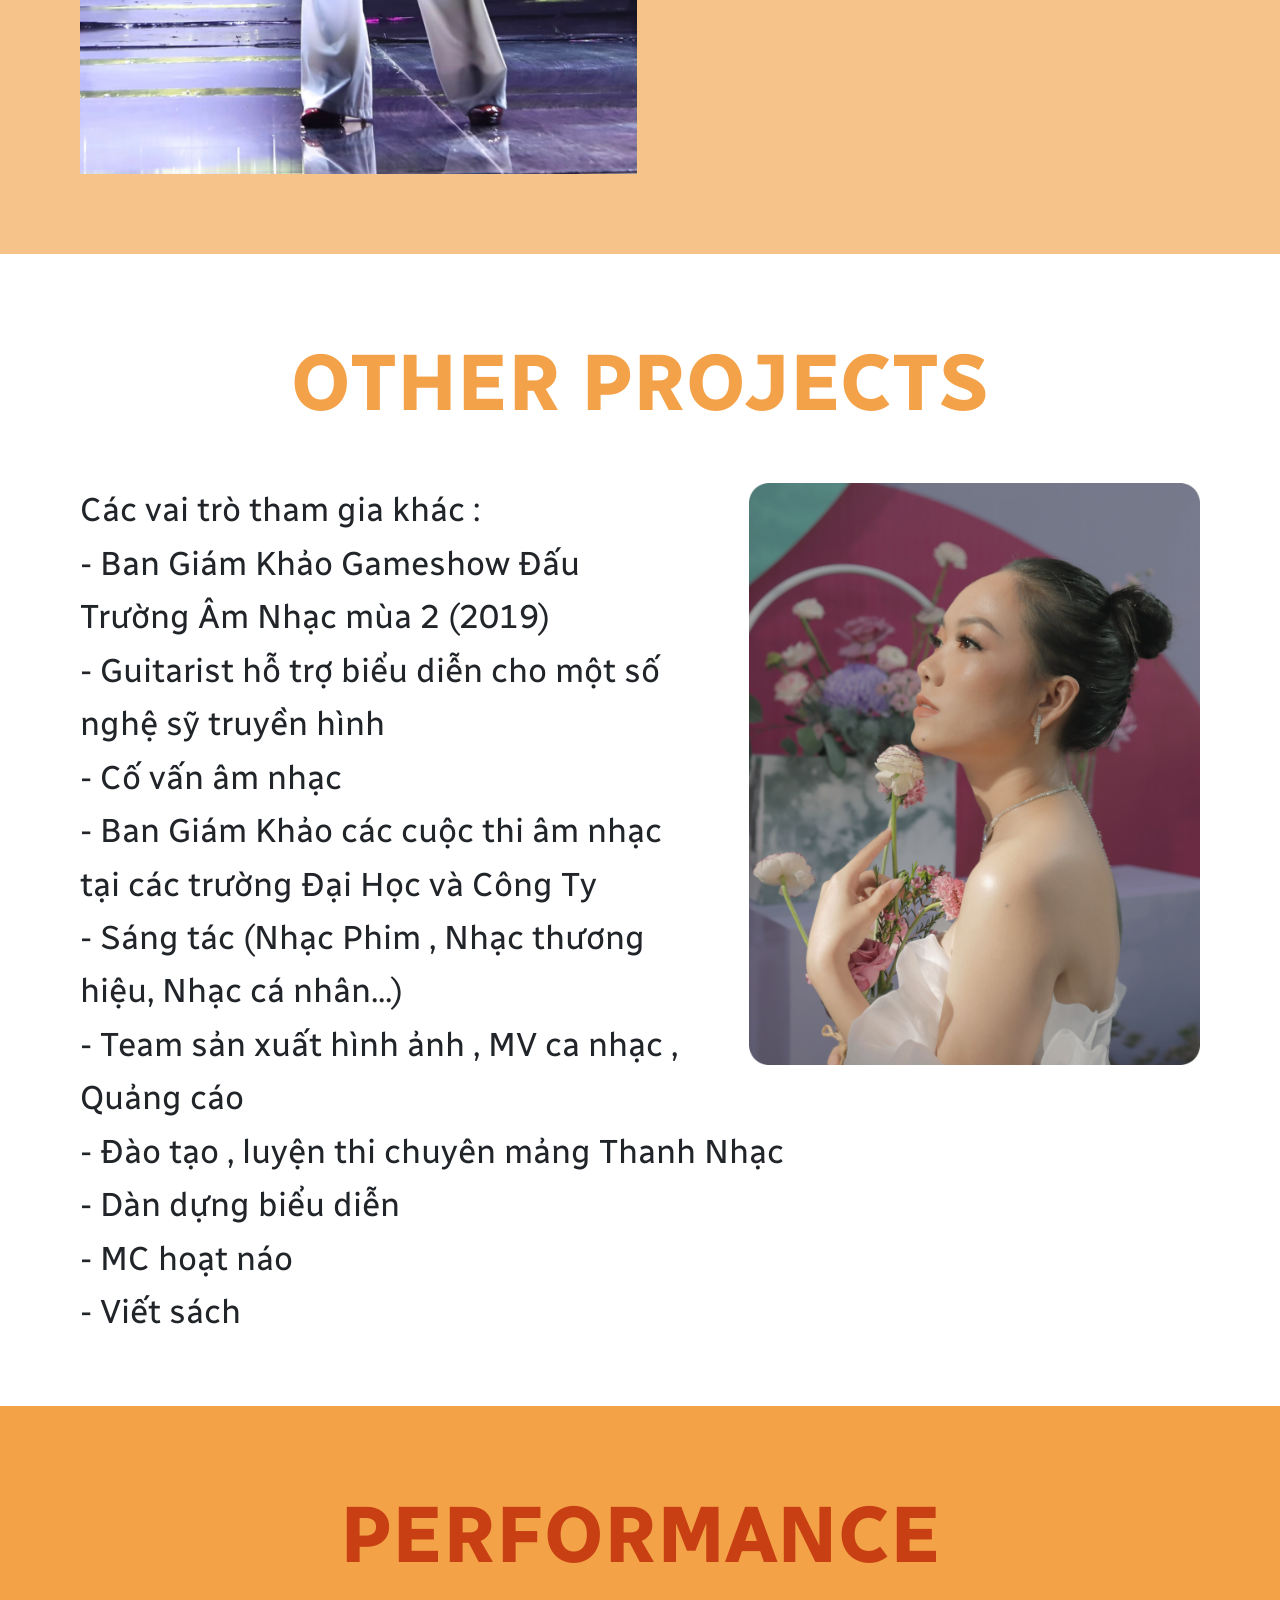
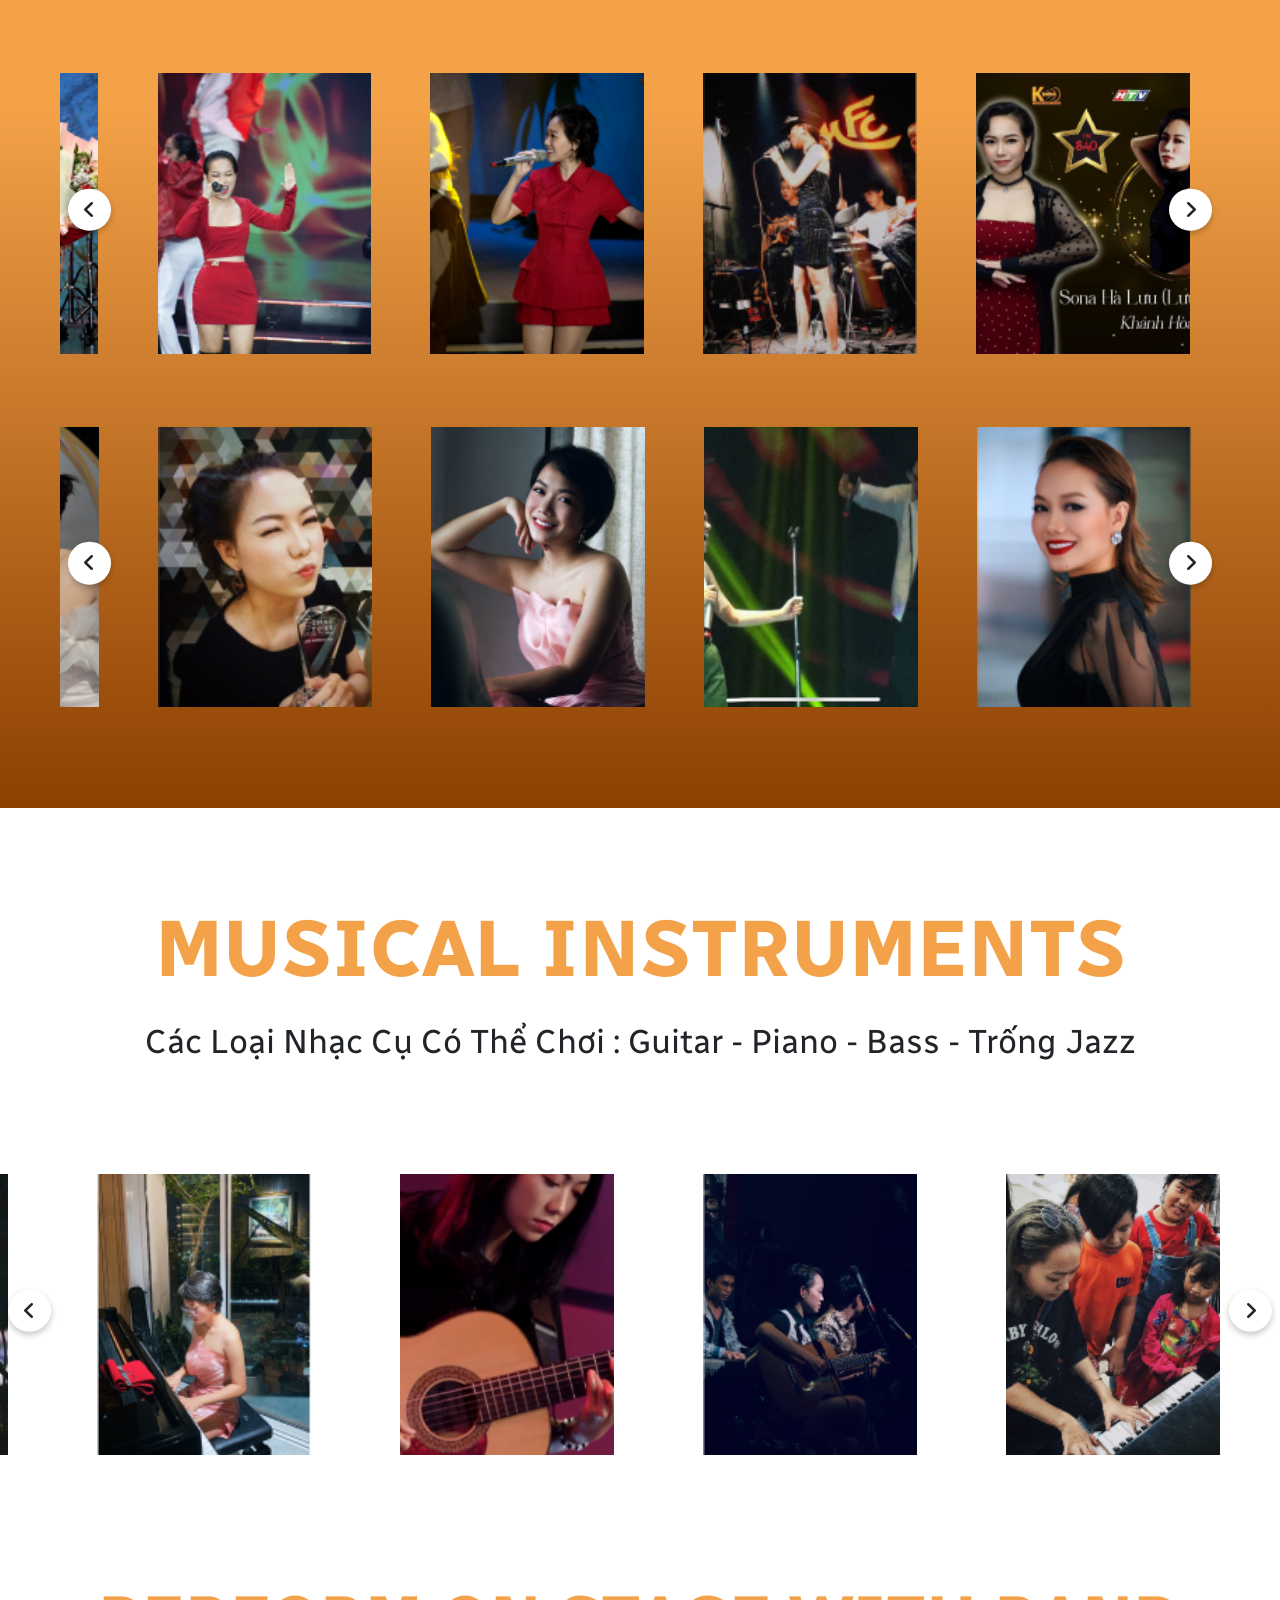
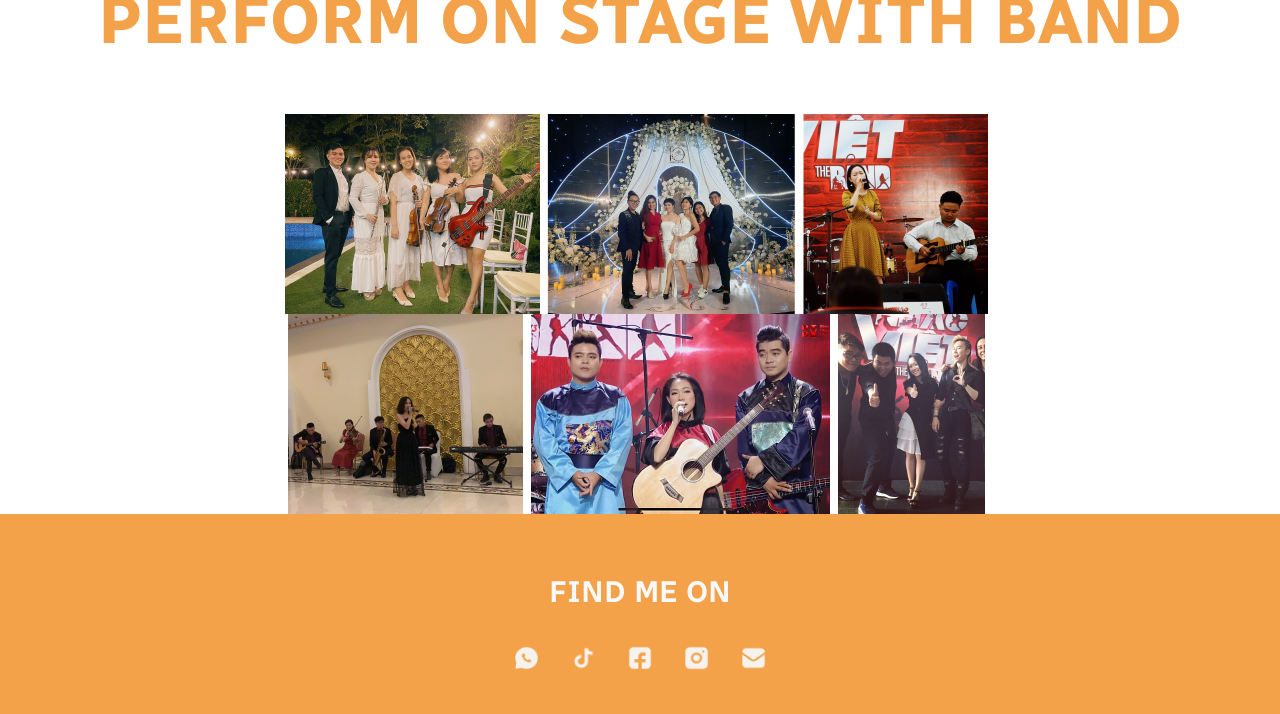
==== commit e1f63478: "yes" ====
--- a/100k/index.html
+++ b/100k/index.html
@@ -18,7 +18,7 @@
     <link rel="stylesheet" href="https://cdnjs.cloudflare.com/ajax/libs/font-awesome/4.7.0/css/font-awesome.min.css">
     <title>Lưu Hà Anh</title>
 </head>
-<body>
+<body onresize="changeHeight()">
     <i onclick="topFunction()" id="page_up" title="Go to top" class="fa-solid fa-arrow-up"></i>
     <div class="navigator d-sm-flex justify-content-lg-center justify-content-sm-between position-fixed top-0">
         <nav class="navbar navbar-expand-lg">
@@ -28,11 +28,11 @@
                 </button>
                 <div class="collapse navbar-collapse justify-content-between" id="navbarCollapse">
                     <div class="navbar-nav">
-                        <a href="#Section-1" class="nav-item colorNameNav nav-link active">Profile</a>
-                        <a href="#Section-2" class="nav-item colorNameNav nav-link">Award</a>
-                        <a href="#Section-3" class="nav-item colorNameNav nav-link">Performance</a>
-                        <a href="#Section-4" class="nav-item colorNameNav nav-link">Musical Instrument</a>
-                        <a href="#Section-5" class="nav-item colorNameNav nav-link">Contact</a>
+                        <a onclick="scroll_1()" class="nav-item colorNameNav nav-link active">Profile</a>
+                        <a onclick="scroll_2()" class="nav-item colorNameNav nav-link">Award</a>
+                        <a onclick="scroll_3()" class="nav-item colorNameNav nav-link">Performance</a>
+                        <a onclick="scroll_4()" class="nav-item colorNameNav nav-link">Musical Instrument</a>
+                        <a onclick="scroll_5()" class="nav-item colorNameNav nav-link">Contact</a>
                     </div>
                 </div>
             </div>
--- a/100k/style.css
+++ b/100k/style.css
@@ -24,7 +24,7 @@
 } */
 
 #page_up {
-    /* display: none; */
+    display: none;
     position: fixed;
     bottom: 20px;
     right: 30px;
@@ -55,6 +55,7 @@
 }
 
 .navbar-nav a{
+    cursor: pointer;
     margin-right: 48px;
     font-weight: 600;
     text-transform: uppercase;
